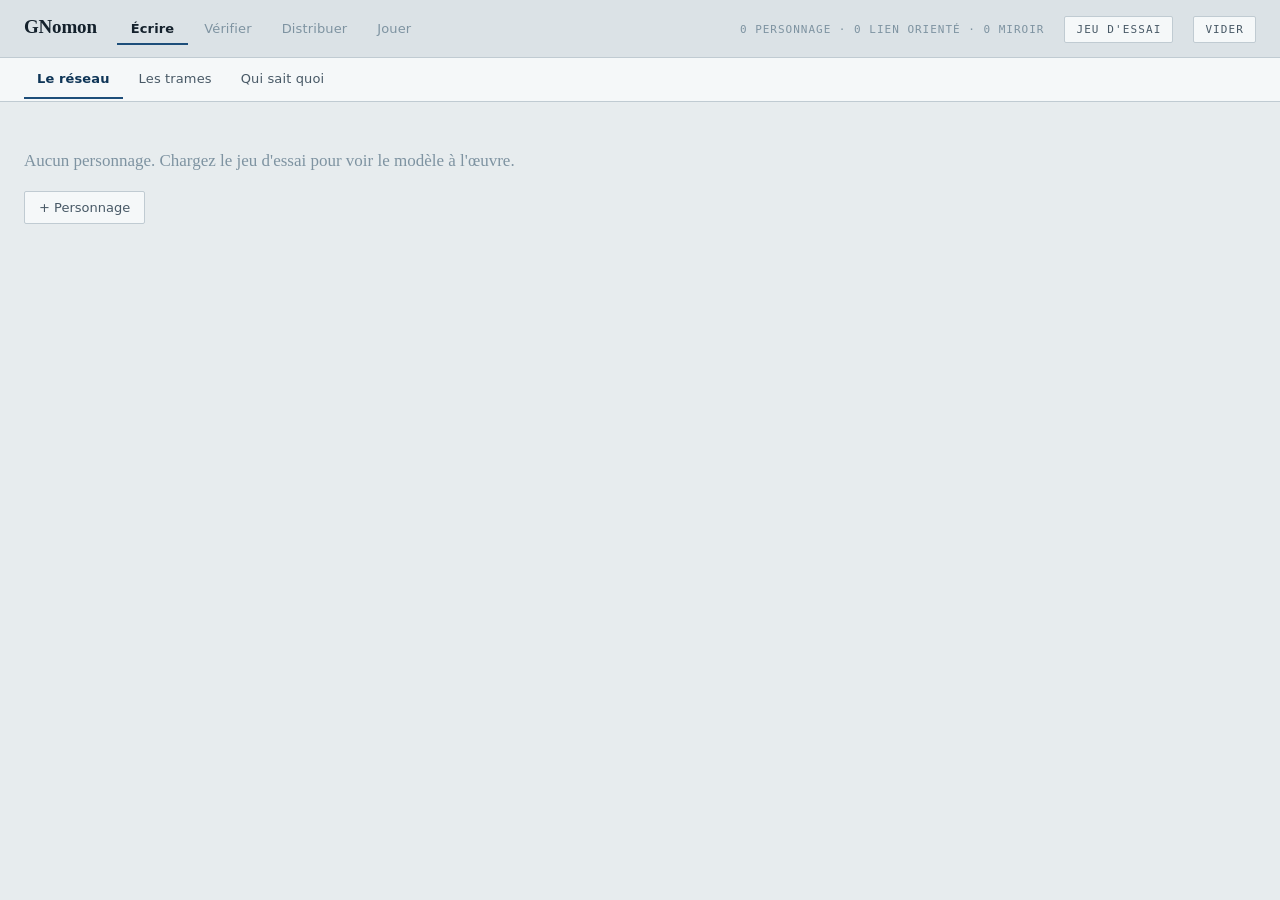
==== index.html @ 2a25671a "Refonte de l'atelier — trois rôles typographiques, et une barre qui dit l'ordre de fabrication Diagn" ====
<!doctype html>
<html lang="fr">
  <head>
    <meta charset="utf-8" />
    <meta name="viewport" content="width=device-width, initial-scale=1" />
    <title>GNomon — atelier de trames</title>
    <meta
      name="description"
      content="Atelier d'écriture de jeu de rôle grandeur nature : réseau de personnages, trames, informations. 100 % local, aucune donnée transmise."
    />
    <link rel="stylesheet" href="css/gnomon.css" />
  </head>
  <body>
    <div class="barre">
      <p class="titre">GNomon</p>
      <nav class="modes" id="modes" aria-label="Moments de fabrication"></nav>
      <span class="spacer"></span>
      <span id="compteurs"></span>
      <button id="act-seed" type="button">Jeu d'essai</button>
      <button id="act-vider" type="button">Vider</button>
    </div>

    <div class="sous-barre" id="sous-barre"></div>

    <p id="statut" hidden></p>

    <main>
      <div id="ecran-reseau"></div>
      <div id="ecran-fiche" hidden></div>
      <div id="ecran-atelier" hidden></div>
      <div id="ecran-matrice" hidden></div>
      <div id="ecran-conscience" hidden></div>
      <div id="ecran-frise" hidden></div>
      <div id="ecran-casting" hidden></div>
      <div id="ecran-conduite" hidden></div>
    </main>

    <script type="module" src="js/app.js"></script>
  </body>
</html>
---- css/gnomon.css ----
/* ============================================================
   GNomon — feuille de style.
   Encre de Prusse sur papier froid. Deux familles seulement :
   une serif pour la prose (les personnages, ce qu'ils sont) et
   une mono pour l'instrument (les valeurs, les comptes, les
   énumérations). Ce contraste EST l'idée : la prose et la
   structure sont la même vérité, vue de deux côtés.
   ============================================================ */

:root {
  --ground: #e7ecee;
  --surface: #f5f8f9;
  --panel: #dbe2e6;
  --ink: #14212c;
  --ink-soft: #485966;
  --ink-faint: #7e93a1;
  --rule: #c0cbd2;
  --accent: #1d4e7a;
  --accent-ink: #0e3557;
  --positif: #2f6e4f;
  --negatif: #9e2b25;
  --neutre: #78868f;
  --complique: #6b4e9e;

  --serif: "Iowan Old Style", "Palatino Linotype", Palatino, "Book Antiqua", Georgia, serif;
  --mono: ui-monospace, "SF Mono", SFMono-Regular, Menlo, Consolas, monospace;
}

@media (prefers-color-scheme: dark) {
  :root {
    --ground: #0e1820;
    --surface: #152230;
    --panel: #0a1219;
    --ink: #dce6ec;
    --ink-soft: #9aaebb;
    --ink-faint: #5f7688;
    --rule: #233440;
    --accent: #83b7e6;
    --accent-ink: #b5d5f2;
    --positif: #5fb88a;
    --negatif: #e27b72;
    --neutre: #7a8894;
    --complique: #ac91de;
  }
}

* {
  box-sizing: border-box;
}

body {
  margin: 0;
  background: var(--ground);
  color: var(--ink);
  font-family: var(--serif);
  font-size: 17px;
  line-height: 1.6;
  -webkit-font-smoothing: antialiased;
}

/* ---------- barre ---------- */

.barre {
  display: flex;
  align-items: baseline;
  gap: 16px;
  flex-wrap: wrap;
  padding: 14px 24px;
  background: var(--panel);
  border-bottom: 1px solid var(--rule);
  position: sticky;
  top: 0;
  z-index: 10;
}

.barre .titre {
  font-size: 19px;
  font-weight: 600;
  letter-spacing: -0.01em;
  margin: 0;
}

.barre .baseline,
.barre #compteurs {
  font-family: var(--mono);
  font-size: 11px;
  letter-spacing: 0.09em;
  text-transform: uppercase;
  color: var(--ink-faint);
}

.barre .spacer {
  flex: 1;
}

button {
  font-family: var(--mono);
  font-size: 11px;
  letter-spacing: 0.1em;
  text-transform: uppercase;
  padding: 6px 11px;
  border: 1px solid var(--rule);
  background: var(--surface);
  color: var(--ink-soft);
  border-radius: 2px;
  cursor: pointer;
}

button:hover {
  border-color: var(--accent);
  color: var(--accent-ink);
}

:focus-visible {
  outline: 2px solid var(--accent);
  outline-offset: 2px;
}

#statut {
  padding: 10px 24px;
  background: var(--surface);
  border-bottom: 1px solid var(--rule);
  font-size: 14px;
  color: var(--ink-soft);
}

/* ---------- réseau ---------- */

main {
  max-width: 1160px;
  margin: 0 auto;
  padding: 28px 24px 80px;
}

.vide {
  color: var(--ink-faint);
  font-size: 17px;
}

.groupe {
  margin: 0 0 40px;
}

.groupe > h2 {
  font-family: var(--mono);
  font-size: 11px;
  letter-spacing: 0.14em;
  text-transform: uppercase;
  color: var(--ink-faint);
  font-weight: 400;
  margin: 0 0 14px;
  padding-bottom: 8px;
  border-bottom: 1px solid var(--rule);
}

.perso {
  background: var(--surface);
  border: 1px solid var(--rule);
  border-radius: 3px;
  padding: 16px 18px;
  margin: 0 0 12px;
}

.perso.pnj {
  border-style: dashed;
}

.perso header h3 {
  margin: 0;
  font-size: 20px;
  font-weight: 600;
  letter-spacing: -0.01em;
}

.perso .role {
  font-family: var(--mono);
  font-size: 10.5px;
  letter-spacing: 0.1em;
  text-transform: uppercase;
  color: var(--ink-faint);
  margin: 2px 0 10px;
}

.perso .moral {
  margin: 0 0 10px;
  color: var(--ink-soft);
  font-style: italic;
  font-size: 16px;
}

.perso .compte {
  font-family: var(--mono);
  font-size: 11px;
  color: var(--ink-faint);
  margin: 0 0 10px;
  letter-spacing: 0.04em;
}

.perso .compte .alerte {
  color: var(--negatif);
}

/* ---------- liens ---------- */

.liens {
  list-style: none;
  margin: 0;
  padding: 0;
  display: grid;
  gap: 1px;
  background: var(--rule);
  border: 1px solid var(--rule);
  border-radius: 2px;
}

.lien {
  display: grid;
  grid-template-columns: 22px minmax(140px, auto) 1fr auto;
  gap: 10px;
  align-items: baseline;
  background: var(--surface);
  padding: 7px 11px;
  font-size: 15px;
}

.lien .fleche {
  font-family: var(--mono);
  color: var(--ink-faint);
  cursor: help;
}

.lien b {
  font-weight: 600;
}

.lien .nature {
  color: var(--ink-soft);
  font-size: 14.5px;
}

.lien .tags {
  font-family: var(--mono);
  font-size: 10px;
  letter-spacing: 0.07em;
  text-transform: uppercase;
  color: var(--ink-faint);
  white-space: nowrap;
}

.lien .miroir {
  color: var(--accent);
  cursor: help;
}

.lien.vide-lien {
  grid-template-columns: 1fr;
  color: var(--negatif);
  font-family: var(--mono);
  font-size: 11.5px;
  letter-spacing: 0.05em;
}

/* La tonalité colore le bord gauche : lisible en balayage vertical,
   sans repeindre le texte (qui doit rester lisible). */
.lien.t-positif {
  box-shadow: inset 3px 0 0 var(--positif);
}
.lien.t-negatif {
  box-shadow: inset 3px 0 0 var(--negatif);
}
.lien.t-neutre {
  box-shadow: inset 3px 0 0 var(--neutre);
}
.lien.t-complique {
  box-shadow: inset 3px 0 0 var(--complique);
}

/* L'importance donne le poids du nom — primaire se lit de loin. */
.lien.i-primaire b {
  font-weight: 700;
}
.lien.i-confort b {
  font-weight: 400;
  color: var(--ink-soft);
}

@media (max-width: 700px) {
  .lien {
    grid-template-columns: 22px 1fr;
  }
  .lien .nature,
  .lien .tags {
    grid-column: 2;
  }
}

/* ============================================================
   S1 — la fiche, la jauge, le carnet, les mentions.
   ============================================================ */

/* ---------- cote de couverture sur la carte ---------- */

.perso header h3 {
  display: flex;
  align-items: baseline;
  gap: 10px;
}

.perso .cote {
  font-family: var(--mono);
  font-size: 11px;
  letter-spacing: 0.05em;
  color: var(--ink-faint);
  border: 1px solid var(--rule);
  border-radius: 2px;
  padding: 1px 6px;
  font-weight: 400;
  cursor: help;
}

.perso .cote.basse {
  color: var(--negatif);
  border-color: var(--negatif);
}

.perso[data-personnage] {
  cursor: pointer;
}

.perso[data-personnage]:hover {
  border-color: var(--accent);
}

/* ---------- fiche ---------- */

.fiche-entete {
  margin: 0 0 22px;
}

.fiche-titre {
  font-family: var(--serif);
  font-size: 30px;
  font-weight: 600;
  letter-spacing: -0.015em;
  width: 100%;
  border: 0;
  border-bottom: 1px solid transparent;
  background: none;
  color: var(--ink);
  padding: 0 0 3px;
}

.fiche-titre:hover,
.fiche-titre:focus {
  border-bottom-color: var(--rule);
  outline: none;
}

.fiche-meta {
  display: flex;
  align-items: center;
  gap: 14px;
  flex-wrap: wrap;
  margin-top: 8px;
}

.fiche-role,
.fiche-fonction {
  font-family: var(--mono);
  font-size: 11px;
  letter-spacing: 0.08em;
  text-transform: uppercase;
  color: var(--ink-soft);
  background: var(--surface);
  border: 1px solid var(--rule);
  border-radius: 2px;
  padding: 5px 8px;
}

.fiche-role {
  min-width: 200px;
}

.bascule {
  font-family: var(--mono);
  font-size: 11px;
  letter-spacing: 0.08em;
  text-transform: uppercase;
  color: var(--ink-faint);
  display: inline-flex;
  align-items: center;
  gap: 6px;
  cursor: pointer;
}

.fiche-corps {
  display: grid;
  grid-template-columns: minmax(0, 1.6fr) minmax(280px, 1fr);
  gap: 26px;
  align-items: start;
}

@media (max-width: 900px) {
  .fiche-corps {
    grid-template-columns: 1fr;
  }
}

/* ---------- jauge de couverture ---------- */

.jauge-bloc {
  background: var(--surface);
  border: 1px solid var(--rule);
  border-radius: 3px;
  padding: 14px 16px;
  margin: 0 0 16px;
}

.jauge-titre {
  font-family: var(--mono);
  font-size: 10px;
  letter-spacing: 0.12em;
  text-transform: uppercase;
  color: var(--ink-faint);
  margin: 0 0 10px;
  display: flex;
  justify-content: space-between;
  align-items: baseline;
}

.jauge-score {
  font-size: 12px;
  color: var(--ink);
}

.jauge {
  display: flex;
  gap: 6px;
  flex-wrap: wrap;
  margin: 0 0 12px;
}

.pastille {
  width: 26px;
  height: 26px;
  border-radius: 50%;
  border: 1px solid var(--rule);
  background: var(--panel);
  padding: 0;
  cursor: pointer;
}

.pastille.on {
  background: var(--accent);
  border-color: var(--accent);
}

.pastille[aria-pressed="true"] {
  outline: 2px solid var(--accent);
  outline-offset: 2px;
}

.jauge-dit {
  font-size: 14px;
  line-height: 1.45;
  color: var(--ink-soft);
  margin: 0;
  border-top: 1px dashed var(--rule);
  padding-top: 10px;
  min-height: 4.2em;
}

.jauge-dit b {
  color: var(--ink);
}

/* ---------- les huit champs ---------- */

.champs-bloc {
  background: var(--surface);
  border: 1px solid var(--rule);
  border-radius: 3px;
  padding: 0 16px;
}

.champs-bloc > summary {
  font-family: var(--mono);
  font-size: 10px;
  letter-spacing: 0.12em;
  text-transform: uppercase;
  color: var(--ink-faint);
  cursor: pointer;
  padding: 13px 0;
  list-style-position: inside;
}

.champs-bloc[open] > summary {
  border-bottom: 1px solid var(--rule);
  margin-bottom: 12px;
}

.champ {
  display: block;
  margin: 0 0 12px;
}

.champ-label {
  display: block;
  font-family: var(--mono);
  font-size: 10px;
  letter-spacing: 0.09em;
  text-transform: uppercase;
  color: var(--ink-faint);
  margin-bottom: 3px;
  cursor: help;
}

textarea {
  width: 100%;
  font-family: var(--serif);
  font-size: 15.5px;
  line-height: 1.5;
  color: var(--ink);
  background: var(--ground);
  border: 1px solid var(--rule);
  border-radius: 2px;
  padding: 7px 9px;
  resize: vertical;
}

textarea:focus {
  border-color: var(--accent);
  outline: none;
}

textarea::placeholder {
  color: var(--ink-faint);
  opacity: 0.75;
}

/* ---------- carnet ---------- */

.carnet-titre {
  font-family: var(--mono);
  font-size: 10px;
  letter-spacing: 0.12em;
  text-transform: uppercase;
  color: var(--ink-faint);
  margin: 0 0 7px;
  display: flex;
  justify-content: space-between;
  align-items: baseline;
  gap: 12px;
}

.carnet-aide {
  text-transform: none;
  letter-spacing: 0.02em;
}

#carnet {
  font-size: 16.5px;
  line-height: 1.6;
}

.carnet-apercu {
  background: var(--surface);
  border: 1px solid var(--rule);
  border-radius: 2px;
  padding: 13px 15px;
  font-size: 16px;
  line-height: 1.62;
  min-height: 4em;
  margin: 0 0 22px;
}

.carnet-apercu code {
  font-family: var(--mono);
  font-size: 0.88em;
  background: var(--panel);
  padding: 1px 4px;
  border-radius: 2px;
}

.carnet > .carnet-titre:nth-of-type(2) {
  margin-top: 18px;
}

/* ---------- puces de mention ---------- */

.mention-chip {
  background: var(--panel);
  color: var(--accent-ink);
  border-bottom: 1px solid var(--accent);
  padding: 0 3px;
  border-radius: 2px;
  cursor: pointer;
}

.mention-chip:hover {
  background: var(--accent);
  color: var(--ground);
}

.mention-chip.morte {
  color: var(--negatif);
  border-bottom-color: var(--negatif);
  text-decoration: line-through;
  cursor: not-allowed;
}

/* ---------- liste d'autocomplétion ---------- */

#mentions-box {
  position: absolute;
  z-index: 50;
  background: var(--surface);
  border: 1px solid var(--accent);
  border-radius: 2px;
  box-shadow: 0 6px 20px rgb(0 0 0 / 0.16);
  max-height: 260px;
  overflow-y: auto;
}

.mention-row {
  display: grid;
  grid-template-columns: 42px minmax(0, auto) 1fr;
  gap: 10px;
  align-items: baseline;
  padding: 7px 11px;
  cursor: pointer;
  border-bottom: 1px solid var(--rule);
}

.mention-row:last-child {
  border-bottom: 0;
}

.mention-row.sel {
  background: var(--panel);
}

.mention-type {
  font-family: var(--mono);
  font-size: 9.5px;
  letter-spacing: 0.09em;
  color: var(--ink-faint);
}

.mention-nom {
  font-size: 15px;
  font-weight: 600;
}

.mention-role {
  font-size: 13px;
  color: var(--ink-faint);
  overflow: hidden;
  text-overflow: ellipsis;
  white-space: nowrap;
}

/* ---------- proposition d'arête ---------- */

#proposition {
  border: 1px solid var(--accent);
  background: var(--surface);
  border-radius: 2px;
  padding: 13px 15px;
  margin: 10px 0 0;
}

.prop-titre {
  margin: 0 0 10px;
  font-size: 16px;
}

.prop-tons {
  display: flex;
  gap: 7px;
  flex-wrap: wrap;
  margin: 0 0 10px;
}

.prop-ton {
  font-family: var(--mono);
  font-size: 11px;
  letter-spacing: 0.07em;
  text-transform: uppercase;
  padding: 7px 12px;
  border: 1px solid var(--rule);
  background: var(--ground);
  border-radius: 2px;
  cursor: pointer;
  border-left-width: 4px;
}

.prop-ton.t-positif {
  border-left-color: var(--positif);
}
.prop-ton.t-negatif {
  border-left-color: var(--negatif);
}
.prop-ton.t-neutre {
  border-left-color: var(--neutre);
}
.prop-ton.t-complique {
  border-left-color: var(--complique);
}

.prop-ton:hover {
  border-color: var(--accent);
  border-left-width: 4px;
  color: var(--accent-ink);
}

.prop-note {
  font-size: 13.5px;
  line-height: 1.45;
  color: var(--ink-faint);
  margin: 0 0 10px;
}

.prop-plus-tard {
  font-size: 10px;
}

.liens-vide {
  font-family: var(--mono);
  font-size: 11.5px;
  letter-spacing: 0.05em;
  color: var(--ink-faint);
  margin: 0;
}

/* ============================================================
   S2 — l'atelier : le graphe, les cartes-situations, la file.
   Les règles du moteur sont reprises de ShadowHerds (il émet ces
   classes) et retokenisées sur la palette GNomon.
   ============================================================ */

/* ---------- moteur de graphe ---------- */

.graph-svg {
  width: 100%;
  height: 100%;
  display: block;
  touch-action: none; /* le glisser pilote les nœuds, pas le défilement */
  cursor: grab;
}
.graph-svg.panning {
  cursor: grabbing;
}

.graph-pockets {
  pointer-events: none;
}
.graph-pocket {
  fill-opacity: 0.1;
  stroke-opacity: 0.5;
  stroke-width: 1.5;
  stroke-linejoin: round;
}

.graph-edge {
  stroke-width: 1.6;
  stroke-opacity: 0.55;
  pointer-events: none;
  transition: stroke-width 120ms ease, stroke-opacity 120ms ease;
}
.graph-edge.selected {
  stroke-width: 2.6;
  stroke-opacity: 1;
}
.graph-edge-hit {
  stroke: transparent;
  stroke-width: 14;
  fill: none;
  pointer-events: stroke;
  cursor: pointer;
}
.graph-edge-labels {
  pointer-events: none;
}
.graph-edge-label {
  font-family: var(--mono);
  font-size: 9.5px;
  fill: var(--ink-soft);
  paint-order: stroke;
  stroke: var(--panel);
  stroke-width: 3px;
  stroke-linejoin: round;
  user-select: none;
}

.graph-node {
  cursor: grab;
}
.graph-node.dragging {
  cursor: grabbing;
}
.graph-node:focus-visible {
  outline: none;
}
.graph-node-disc {
  stroke-width: 1.6;
  stroke-linejoin: round;
  transition: stroke-width 120ms ease;
}
.graph-node-disc-inner {
  fill: none;
  stroke-width: 1.3;
  opacity: 0.72;
  pointer-events: none;
}
.graph-node:hover .graph-node-disc,
.graph-node:focus-visible .graph-node-disc {
  stroke-width: 2.6;
}
.graph-node.selected .graph-node-disc {
  stroke-width: 3.2;
}
.graph-node-glyph {
  font-size: 15px;
  pointer-events: none;
  user-select: none;
}
.graph-node-label {
  font-family: var(--mono);
  font-size: 9.5px;
  fill: var(--ink-faint);
  letter-spacing: 0.3px;
  pointer-events: none;
  user-select: none;
}
.graph-node-fo {
  overflow: visible;
}
.graph-weave-line {
  stroke-width: 1.8;
  stroke-dasharray: 5 4;
  stroke-opacity: 0.8;
  pointer-events: none;
}

/* ---------- la carte-situation (foreignObject) ---------- */

.graph-scene-card {
  box-sizing: border-box;
  width: 100%;
  height: 100%;
  padding: 9px 11px 10px 13px;
  position: relative;
  pointer-events: none;
  overflow: hidden;
  background: var(--surface);
  border: 1px solid var(--rule);
  border-radius: 3px;
  font-family: var(--serif);
}
.graph-scene-card::before {
  content: "";
  position: absolute;
  left: 4px;
  top: 9px;
  bottom: 9px;
  width: 3px;
  border-radius: 2px;
  background: var(--tint, var(--accent));
}
.graph-scene-card.gsc-pill {
  padding-left: 25px;
  border-radius: 42px;
}
.graph-scene-card.gsc-pill::before {
  left: 17px;
}
.gsc-head {
  display: flex;
  align-items: baseline;
  gap: 6px;
  flex-wrap: nowrap;
}
.gsc-glyph {
  font-size: 13px;
  line-height: 1;
  color: var(--accent);
}
.gsc-type {
  font-family: var(--mono);
  font-size: 8.5px;
  letter-spacing: 0.14em;
  text-transform: uppercase;
  color: var(--ink-faint);
}
.gsc-title {
  color: var(--ink);
  font-weight: 650;
  font-size: 12.5px;
  line-height: 1.2;
  margin: 4px 0 3px;
  display: -webkit-box;
  -webkit-line-clamp: 2;
  -webkit-box-orient: vertical;
  overflow: hidden;
}
.gsc-sub {
  font-family: var(--mono);
  font-size: 9px;
  color: var(--ink-faint);
  white-space: nowrap;
  overflow: hidden;
  text-overflow: ellipsis;
}
.gsc-sub-mark {
  color: var(--accent);
}
.gsc-cast {
  display: flex;
  gap: 4px;
  flex-wrap: nowrap;
  margin-top: 6px;
  overflow: hidden;
}
.gsc-chip {
  flex: 0 0 auto;
  font-family: var(--mono);
  font-size: 8.5px;
  color: var(--ink-soft);
  background: var(--panel);
  border: 1px solid var(--rule);
  padding: 1px 5px;
  border-radius: 5px;
  white-space: nowrap;
}
.gsc-chip.is-danger {
  color: var(--negatif);
  border-color: var(--negatif);
}

/* ---------- mise en page de l'atelier ---------- */

.trames-barre {
  display: flex;
  gap: 6px;
  flex-wrap: wrap;
  margin: 0 0 14px;
  border-bottom: 1px solid var(--rule);
  padding-bottom: 10px;
}

.onglet-trame {
  display: inline-flex;
  align-items: center;
  gap: 7px;
  text-transform: none;
  letter-spacing: 0.01em;
  font-family: var(--serif);
  font-size: 15px;
  padding: 6px 12px;
}
.onglet-trame.actif {
  border-color: var(--accent);
  color: var(--accent-ink);
  background: var(--panel);
}
.onglet-trame.ajout {
  font-family: var(--mono);
  font-size: 11px;
  text-transform: uppercase;
  letter-spacing: 0.09em;
}
.onglet-compte {
  font-family: var(--mono);
  font-size: 10px;
  color: var(--ink-faint);
}

.atelier-corps {
  display: grid;
  grid-template-columns: minmax(0, 1fr) minmax(300px, 380px);
  gap: 18px;
  align-items: start;
}
@media (max-width: 940px) {
  .atelier-corps {
    grid-template-columns: 1fr;
  }
}

.atelier-canvas {
  position: relative;
  height: min(62vh, 540px);
  min-height: 320px;
  overflow: hidden;
  border: 1px solid var(--rule);
  border-radius: 3px;
  background: var(--panel);
}

.vide-canvas {
  position: absolute;
  inset: 0;
  display: grid;
  place-items: center;
  margin: 0;
  padding: 0 32px;
  text-align: center;
  color: var(--ink-faint);
}

.atelier-editeur {
  background: var(--surface);
  border: 1px solid var(--rule);
  border-radius: 3px;
  padding: 15px 16px;
  max-height: min(62vh, 540px);
  overflow-y: auto;
}

.editeur-vide {
  color: var(--ink-faint);
  font-size: 15px;
  margin: 0 0 12px;
}

.ed-titre {
  font-family: var(--serif);
  font-size: 21px;
  font-weight: 600;
  width: 100%;
  border: 0;
  border-bottom: 1px solid var(--rule);
  background: none;
  color: var(--ink);
  padding: 0 0 5px;
  margin: 0 0 4px;
}
.ed-titre:focus {
  border-bottom-color: var(--accent);
  outline: none;
}

.ed-ebauche {
  font-family: var(--mono);
  font-size: 10px;
  letter-spacing: 0.09em;
  text-transform: uppercase;
  color: var(--ink-faint);
  margin: 0 0 12px;
}

.atelier-editeur select {
  width: 100%;
  font-family: var(--serif);
  font-size: 15px;
  color: var(--ink);
  background: var(--ground);
  border: 1px solid var(--rule);
  border-radius: 2px;
  padding: 6px 8px;
}

.ed-temps {
  display: inline-flex;
  align-items: center;
  gap: 6px;
  font-family: var(--mono);
  font-size: 12px;
  color: var(--ink-faint);
}
.ed-temps input {
  width: 70px;
  font-family: var(--mono);
  font-size: 13px;
  color: var(--ink);
  background: var(--ground);
  border: 1px solid var(--rule);
  border-radius: 2px;
  padding: 5px 6px;
}

.ed-cast {
  display: flex;
  gap: 5px;
  flex-wrap: wrap;
}
.cast-puce {
  font-family: var(--mono);
  font-size: 10px;
  padding: 4px 8px;
  text-transform: none;
  letter-spacing: 0.03em;
}
.cast-puce.dedans {
  background: var(--accent);
  border-color: var(--accent);
  color: var(--ground);
}

.ed-supprimer {
  margin-top: 14px;
  width: 100%;
  border-color: var(--negatif);
  color: var(--negatif);
}
.ed-supprimer:hover {
  border-color: var(--negatif);
  color: var(--negatif);
  background: var(--warn-bg, transparent);
}

/* ---------- conclusions ---------- */

.concls {
  list-style: none;
  margin: 0 0 8px;
  padding: 0;
  display: grid;
  gap: 6px;
}

.concl {
  border: 1px solid var(--rule);
  border-left-width: 3px;
  border-left-color: var(--accent);
  border-radius: 2px;
  padding: 7px 9px;
  background: var(--ground);
}
.concl.echappatoire {
  border-left-style: dashed;
  border-left-color: var(--complique);
}
.concl.orpheline {
  border-left-color: var(--negatif);
}
.concl.vide {
  border-left-color: var(--rule);
  font-size: 13.5px;
  color: var(--ink-faint);
  line-height: 1.4;
}

.concl-texte {
  width: 100%;
  font-family: var(--serif);
  font-size: 14.5px;
  color: var(--ink);
  background: none;
  border: 0;
  border-bottom: 1px solid transparent;
  padding: 0 0 3px;
}
.concl-texte:focus {
  border-bottom-color: var(--accent);
  outline: none;
}

.concl-actions {
  display: flex;
  gap: 5px;
  flex-wrap: wrap;
  margin-top: 6px;
}
.concl-actions button {
  font-size: 9.5px;
  padding: 3px 7px;
}
.concl-apres {
  border-color: var(--negatif);
  color: var(--negatif);
}
.concl-x {
  margin-left: auto;
}

/* ---------- la file « et après ? » ---------- */

#et-apres {
  margin-top: 22px;
}

.file-titre {
  font-family: var(--mono);
  font-size: 11px;
  letter-spacing: 0.12em;
  text-transform: uppercase;
  color: var(--ink);
  margin: 0 0 10px;
  display: flex;
  gap: 10px;
  align-items: baseline;
}
.file-titre span {
  color: var(--negatif);
}

.file-vide {
  font-family: var(--mono);
  font-size: 11px;
  letter-spacing: 0.05em;
  color: var(--ink-faint);
  margin: 0;
}

.file {
  list-style: none;
  margin: 0;
  padding: 0;
  display: grid;
  gap: 1px;
  background: var(--rule);
  border: 1px solid var(--rule);
  border-radius: 2px;
}
.file li {
  display: grid;
  grid-template-columns: minmax(120px, auto) 1fr auto;
  gap: 12px;
  align-items: baseline;
  background: var(--surface);
  padding: 8px 11px;
}
.file-src {
  font-family: var(--mono);
  font-size: 10px;
  letter-spacing: 0.06em;
  text-transform: uppercase;
  color: var(--ink-faint);
}
.file-txt {
  font-size: 15px;
}
@media (max-width: 700px) {
  .file li {
    grid-template-columns: 1fr;
  }
}

/* ============================================================
   S3 — les informations : la matrice, le squelette, le branchement.
   ============================================================ */

.matrice-tete {
  display: flex;
  align-items: baseline;
  gap: 16px;
  margin-bottom: 12px;
}
.matrice-tete .carnet-titre {
  margin: 0;
  flex: 1;
}

.scroll-x {
  overflow-x: auto;
  border: 1px solid var(--rule);
  border-radius: 3px;
}

table.matrice {
  border-collapse: collapse;
  width: 100%;
  font-size: 13px;
}

table.matrice th,
table.matrice td {
  border: 1px solid var(--rule);
  padding: 7px 9px;
  text-align: left;
  vertical-align: top;
}

table.matrice thead th {
  background: var(--panel);
  font-family: var(--mono);
  font-size: 9.5px;
  letter-spacing: 0.08em;
  text-transform: uppercase;
  color: var(--ink-faint);
  font-weight: 400;
  white-space: nowrap;
  position: sticky;
  top: 0;
}
table.matrice thead th.col-pnj {
  font-style: italic;
}

table.matrice .info-cell {
  background: var(--surface);
  font-weight: 400;
  font-size: 14.5px;
  line-height: 1.35;
  min-width: 260px;
  max-width: 360px;
  cursor: pointer;
}
table.matrice tr.sel .info-cell {
  box-shadow: inset 3px 0 0 var(--accent);
}
table.matrice .info-cell:hover {
  color: var(--accent-ink);
}

.infl {
  display: block;
  font-family: var(--mono);
  font-size: 9px;
  letter-spacing: 0.08em;
  text-transform: uppercase;
  color: var(--ink-faint);
  margin-top: 3px;
}
.infl .orph {
  color: var(--negatif);
}

table.matrice .cell {
  text-align: center;
  font-size: 15px;
  cursor: pointer;
  user-select: none;
  background: var(--surface);
}
table.matrice .cell:hover {
  background: var(--panel);
}

.k-sait {
  color: var(--positif);
}
.k-croit {
  color: var(--complique);
}
.k-ignore {
  color: var(--ink-faint);
  opacity: 0.5;
}

/* ---------- panneau de l'information ---------- */

.info-detail {
  background: var(--surface);
  border: 1px solid var(--rule);
  border-radius: 3px;
  padding: 14px 16px;
  margin-top: 16px;
}

.info-ligne {
  display: flex;
  align-items: center;
  gap: 8px;
  flex-wrap: wrap;
  margin: 10px 0;
}
.info-ligne .champ-label {
  margin: 0 4px 0 0;
}

.infl-btn {
  text-transform: none;
  letter-spacing: 0.03em;
  font-family: var(--serif);
  font-size: 14px;
  padding: 4px 11px;
}
.infl-btn.actif {
  border-color: var(--accent);
  color: var(--accent-ink);
  background: var(--panel);
}
.info-suppr {
  margin-left: auto;
  border-color: var(--negatif);
  color: var(--negatif);
}

.info-croyances {
  border-top: 1px dashed var(--rule);
  padding-top: 10px;
  margin-bottom: 10px;
}
.croyance {
  display: grid;
  grid-template-columns: minmax(120px, auto) 1fr;
  gap: 10px;
  align-items: center;
  margin-top: 6px;
}
.croyance > span {
  font-size: 14px;
  color: var(--complique);
}
.croyance input {
  font-family: var(--serif);
  font-size: 14.5px;
  color: var(--ink);
  background: var(--ground);
  border: 1px solid var(--rule);
  border-radius: 2px;
  padding: 5px 8px;
}
.croyance input:focus {
  border-color: var(--complique);
  outline: none;
}

.info-usages {
  font-size: 13.5px;
  line-height: 1.5;
  color: var(--ink-soft);
  margin: 0;
  border-top: 1px dashed var(--rule);
  padding-top: 10px;
}
.info-usages b {
  font-family: var(--mono);
  font-size: 9.5px;
  letter-spacing: 0.09em;
  text-transform: uppercase;
  color: var(--ink-faint);
  font-weight: 400;
}

/* ---------- le squelette de fiche ---------- */

.squelette {
  background: var(--surface);
  border: 1px solid var(--rule);
  border-radius: 3px;
  padding: 14px 16px;
  margin: 0 0 16px;
}
.squelette.vide-sq p:last-child {
  font-size: 14px;
  color: var(--ink-faint);
  line-height: 1.45;
  margin: 0;
}

.sq-liste {
  list-style: none;
  margin: 0 0 10px;
  padding: 0;
  display: grid;
  gap: 8px;
}
.sq-item {
  border-left: 3px solid var(--positif);
  padding-left: 10px;
}
.sq-item.sq-faux {
  border-left-color: var(--complique);
}
.sq-txt {
  display: block;
  font-size: 15px;
  line-height: 1.4;
}
.sq-infl,
.sq-croit {
  display: block;
  font-family: var(--mono);
  font-size: 9.5px;
  letter-spacing: 0.06em;
  text-transform: uppercase;
  color: var(--ink-faint);
  margin-top: 2px;
}
.sq-croit {
  color: var(--complique);
  text-transform: none;
  letter-spacing: 0.01em;
  font-size: 12px;
}
.sq-note {
  font-size: 13px;
  color: var(--ink-faint);
  line-height: 1.4;
  margin: 0;
  border-top: 1px dashed var(--rule);
  padding-top: 9px;
}

/* ---------- informations sur la situation ---------- */

.infs {
  list-style: none;
  margin: 0 0 7px;
  padding: 0;
  display: grid;
  gap: 5px;
}
.inf-item {
  border: 1px solid var(--rule);
  border-left-width: 3px;
  border-left-color: var(--positif);
  border-radius: 2px;
  padding: 6px 8px;
  background: var(--ground);
  display: grid;
  grid-template-columns: 1fr auto;
  gap: 6px;
  align-items: start;
}
.inf-item.morte {
  border-left-color: var(--negatif);
  color: var(--negatif);
}
.inf-item.vide {
  grid-template-columns: 1fr;
  border-left-color: var(--rule);
  font-family: var(--mono);
  font-size: 10.5px;
  letter-spacing: 0.05em;
  color: var(--ink-faint);
}
.inf-txt {
  font-size: 14px;
  line-height: 1.35;
}
.inf-item > button {
  font-size: 9.5px;
  padding: 2px 6px;
}

.inf-cast {
  grid-column: 1 / -1;
  display: flex;
  gap: 4px;
  flex-wrap: wrap;
  margin-top: 4px;
}
.inf-etat {
  font-family: var(--mono);
  font-size: 9.5px;
  padding: 2px 7px;
  text-transform: none;
  letter-spacing: 0.03em;
}
.inf-etat.k-sait {
  border-color: var(--positif);
  color: var(--positif);
}
.inf-etat.k-croit {
  border-color: var(--complique);
  color: var(--complique);
}
.inf-vide {
  font-family: var(--mono);
  font-size: 9.5px;
  color: var(--ink-faint);
}

.inf-ajout {
  display: flex;
  gap: 6px;
  align-items: center;
}
.inf-ajout select {
  flex: 1;
  min-width: 0;
  font-size: 13px;
  padding: 4px 6px;
}

/* ============================================================
   S4 — la conscience : le compteur vivant et les douze règles.
   ============================================================ */

#act-conscience.alerte {
  border-color: var(--negatif);
  color: var(--negatif);
}

.cs-entete {
  border-bottom: 1px solid var(--rule);
  padding-bottom: 14px;
  margin-bottom: 18px;
}

.cs-total {
  font-size: 20px;
  margin: 0 0 6px;
}
.cs-total b {
  font-size: 26px;
  font-weight: 600;
}
.cs-ecartees {
  color: var(--ink-faint);
  font-size: 16px;
}

.cs-note {
  margin: 0;
  font-size: 14.5px;
  line-height: 1.5;
  color: var(--ink-soft);
  max-width: 62ch;
}

.cs-regles {
  display: grid;
  gap: 1px;
  background: var(--rule);
  border: 1px solid var(--rule);
  border-radius: 3px;
}

.cs-regle {
  background: var(--surface);
}

.cs-tete {
  display: grid;
  grid-template-columns: minmax(180px, auto) 1fr auto;
  gap: 16px;
  align-items: baseline;
  width: 100%;
  text-align: left;
  border: 0;
  border-left: 3px solid var(--rule);
  border-radius: 0;
  background: none;
  padding: 11px 14px;
  text-transform: none;
  letter-spacing: 0;
  font-family: var(--serif);
  font-size: 16px;
}
.cs-tete:hover {
  background: var(--panel);
  color: inherit;
}

.cs-regle.ko > .cs-tete {
  border-left-color: var(--negatif);
}
.cs-regle.traitee > .cs-tete {
  border-left-color: var(--complique);
}
.cs-regle.ok > .cs-tete {
  border-left-color: var(--positif);
}

.cs-nom {
  font-weight: 600;
}
.cs-question {
  font-size: 14.5px;
  color: var(--ink-faint);
}
.cs-compte {
  font-family: var(--mono);
  font-size: 10.5px;
  letter-spacing: 0.07em;
  text-transform: uppercase;
  white-space: nowrap;
  color: var(--ink-faint);
}
.cs-regle.ko .cs-compte {
  color: var(--negatif);
}
.cs-regle.traitee .cs-compte {
  color: var(--complique);
}

.cs-corps {
  padding: 4px 14px 16px 17px;
  border-left: 3px solid transparent;
}

.cs-source {
  font-size: 13.5px;
  line-height: 1.45;
  color: var(--ink-faint);
  font-style: italic;
  margin: 0 0 10px;
  max-width: 70ch;
}

.cs-transpose {
  font-size: 13.5px;
  line-height: 1.45;
  color: var(--ink-soft);
  margin: 0 0 12px;
  padding: 9px 11px;
  border: 1px dashed var(--rule);
  border-radius: 2px;
  max-width: 70ch;
}
.cs-transpose b {
  color: var(--complique);
}

.cs-rien {
  font-family: var(--mono);
  font-size: 11px;
  letter-spacing: 0.05em;
  color: var(--positif);
  margin: 0;
}

.cs-alertes {
  list-style: none;
  margin: 0;
  padding: 0;
  display: grid;
  gap: 8px;
}

.cs-alerte {
  display: grid;
  grid-template-columns: minmax(150px, auto) 1fr auto;
  gap: 12px;
  align-items: baseline;
  padding: 9px 11px;
  background: var(--ground);
  border: 1px solid var(--rule);
  border-left: 3px solid var(--negatif);
  border-radius: 2px;
}
.cs-alerte.ecartee {
  border-left-color: var(--complique);
  opacity: 0.92;
}

.cs-cible {
  font-weight: 600;
  font-size: 15px;
}
.cs-detail {
  font-size: 14.5px;
  color: var(--ink-soft);
  line-height: 1.4;
}

.cs-ecarter,
.cs-retablir {
  font-size: 9.5px;
  padding: 3px 8px;
  white-space: nowrap;
}

.cs-justif {
  grid-column: 1 / -1;
  margin: 4px 0 0;
  font-size: 14px;
  line-height: 1.45;
  color: var(--ink-soft);
  border-top: 1px dashed var(--rule);
  padding-top: 7px;
}
.cs-justif b {
  font-family: var(--mono);
  font-size: 9.5px;
  letter-spacing: 0.07em;
  text-transform: uppercase;
  color: var(--complique);
  font-weight: 400;
}

.cs-saisie {
  grid-column: 1 / -1;
  display: grid;
  gap: 7px;
  margin-top: 5px;
}
.cs-saisie span {
  display: flex;
  gap: 6px;
}
.cs-saisie textarea {
  font-size: 14.5px;
}

@media (max-width: 760px) {
  .cs-tete,
  .cs-alerte {
    grid-template-columns: 1fr;
    gap: 4px;
  }
}

/* ============================================================
   S5 — la frise : le planning, les collisions, la charge.
   ============================================================ */

.fr-grille {
  min-width: 720px;
  padding: 12px 14px 14px;
}

.fr-entete,
.fr-ligne {
  display: grid;
  grid-template-columns: 160px 1fr;
  gap: 12px;
  align-items: center;
}

.fr-entete {
  margin-bottom: 8px;
}
.fr-heures {
  display: grid;
  font-family: var(--mono);
  font-size: 9.5px;
  letter-spacing: 0.04em;
  color: var(--ink-faint);
}

.fr-ligne {
  height: 34px;
}

.fr-nom {
  font-size: 14.5px;
  text-align: right;
  white-space: nowrap;
  overflow: hidden;
  text-overflow: ellipsis;
}
.fr-nom.pnj {
  font-style: italic;
  color: var(--ink-soft);
}

.fr-piste {
  position: relative;
  height: 24px;
  border-left: 1px solid var(--rule);
  border-right: 1px solid var(--rule);
}

.fr-quadrillage {
  position: absolute;
  inset: 0;
  display: grid;
}
.fr-quadrillage i {
  border-right: 1px solid var(--rule-soft);
}

.fr-bloc {
  position: absolute;
  top: 2px;
  height: 20px;
  padding: 0 6px;
  border: 1px solid var(--accent);
  border-radius: 2px;
  background: var(--accent-soft);
  color: var(--accent-ink);
  font-family: var(--mono);
  font-size: 9.5px;
  line-height: 18px;
  letter-spacing: 0.02em;
  text-transform: none;
  white-space: nowrap;
  overflow: hidden;
  text-overflow: ellipsis;
  cursor: pointer;
}
.fr-bloc:hover {
  filter: brightness(1.08);
}

/* Une collision de PJ est une erreur — rouge. */
.fr-bloc.erreur {
  border-color: var(--negatif);
  color: var(--negatif);
  background: var(--warn-bg, transparent);
}
/* Une simultanéité de PNJ est un besoin — violet, pas rouge. */
.fr-bloc.charge {
  border-color: var(--complique);
  color: var(--complique);
  background: transparent;
  border-style: dashed;
}

/* ---------- bandeaux ---------- */

.fr-ok {
  font-family: var(--mono);
  font-size: 11px;
  letter-spacing: 0.05em;
  color: var(--positif);
  margin: 18px 0 0;
}

.fr-bandeau {
  margin-top: 18px;
  border: 1px solid var(--rule);
  border-left-width: 3px;
  border-radius: 3px;
  padding: 12px 15px;
  background: var(--surface);
}
.fr-bandeau.erreurs {
  border-left-color: var(--negatif);
}
.fr-bandeau.besoins {
  border-left-color: var(--complique);
}
.fr-bandeau.neutre {
  border-left-color: var(--rule);
}

.fr-bandeau-titre {
  font-family: var(--mono);
  font-size: 11px;
  letter-spacing: 0.11em;
  text-transform: uppercase;
  margin: 0 0 9px;
  display: flex;
  gap: 12px;
  align-items: baseline;
  flex-wrap: wrap;
}
.fr-bandeau.erreurs .fr-bandeau-titre {
  color: var(--negatif);
}
.fr-bandeau.besoins .fr-bandeau-titre {
  color: var(--complique);
}
.fr-bandeau.neutre .fr-bandeau-titre {
  color: var(--ink-faint);
}
.fr-bandeau-titre span {
  font-family: var(--serif);
  font-size: 14px;
  letter-spacing: 0;
  text-transform: none;
  color: var(--ink-faint);
}

.fr-bandeau ul {
  list-style: none;
  margin: 0;
  padding: 0;
  display: grid;
  gap: 5px;
}
.fr-bandeau li {
  font-size: 14.5px;
  line-height: 1.45;
}

.fr-bandeau-pied {
  margin: 10px 0 0;
  padding-top: 9px;
  border-top: 1px dashed var(--rule);
  font-size: 13.5px;
  line-height: 1.45;
  color: var(--ink-soft);
}

.lien-nu {
  border: 0;
  background: none;
  padding: 0;
  font-family: var(--serif);
  font-size: 14.5px;
  text-transform: none;
  letter-spacing: 0;
  color: var(--accent-ink);
  text-decoration: underline;
  text-underline-offset: 2px;
}
.lien-nu:hover {
  border: 0;
}

/* ============================================================
   S6 — le casting : les vœux, l'affectation, le bilan.
   ============================================================ */

.cast-barre {
  display: flex;
  align-items: baseline;
  gap: 16px;
  flex-wrap: wrap;
  margin-bottom: 10px;
}
.cast-barre .carnet-titre {
  margin: 0;
  flex: 1;
}
.cast-actions {
  display: flex;
  gap: 6px;
  flex-wrap: wrap;
}

.cast-garde {
  font-size: 13.5px;
  line-height: 1.5;
  color: var(--ink-soft);
  background: var(--surface);
  border: 1px solid var(--rule);
  border-left: 3px solid var(--complique);
  border-radius: 2px;
  padding: 10px 13px;
  margin: 0 0 16px;
  max-width: 88ch;
}
.cast-garde b {
  color: var(--complique);
}
.cast-garde code {
  font-family: var(--mono);
  font-size: 0.9em;
  background: var(--panel);
  padding: 1px 4px;
  border-radius: 2px;
}

/* ---------- import ---------- */

.cast-import {
  background: var(--surface);
  border: 1px solid var(--accent);
  border-radius: 3px;
  padding: 14px 16px;
  margin: 0 0 16px;
}
.cast-apercu {
  margin-top: 12px;
}
.cast-cols {
  display: flex;
  gap: 6px;
  flex-wrap: wrap;
  margin-bottom: 10px;
}
.cast-col {
  text-transform: none;
  letter-spacing: 0.02em;
  font-family: var(--serif);
  font-size: 14px;
  padding: 5px 11px;
}
.cast-col:hover {
  background: var(--accent);
  border-color: var(--accent);
  color: var(--ground);
}
.cast-note {
  font-size: 13px;
  line-height: 1.45;
  color: var(--ink-faint);
  margin: 8px 0 10px;
}

/* ---------- grille ---------- */

.casting-grille .cast-cell {
  background: var(--surface);
  min-width: 250px;
  max-width: 290px;
  position: relative;
}

.cast-label {
  width: calc(100% - 24px);
  font-family: var(--serif);
  font-size: 15px;
  font-weight: 600;
  color: var(--ink);
  background: none;
  border: 0;
  border-bottom: 1px solid transparent;
  padding: 0 0 3px;
}
.cast-label:focus {
  border-bottom-color: var(--accent);
  outline: none;
}

.cast-dispo {
  display: block;
  font-family: var(--mono);
  font-size: 9.5px;
  letter-spacing: 0.06em;
  text-transform: uppercase;
  color: var(--ink-faint);
  margin: 5px 0 6px;
}
.cast-dispo input {
  width: 58px;
  font-family: var(--mono);
  font-size: 11px;
  color: var(--ink);
  background: var(--ground);
  border: 1px solid var(--rule);
  border-radius: 2px;
  padding: 2px 4px;
}

.cast-role {
  width: 100%;
  font-family: var(--serif);
  font-size: 13.5px;
  color: var(--ink);
  background: var(--ground);
  border: 1px solid var(--rule);
  border-radius: 2px;
  padding: 4px 6px;
}

.cast-x {
  position: absolute;
  top: 7px;
  right: 7px;
  font-size: 9px;
  padding: 2px 5px;
}

.casting-grille .cell.v-3 {
  color: var(--positif);
  font-size: 15px;
}
.casting-grille .cell.v-2 {
  color: var(--accent);
}
.casting-grille .cell.v-1 {
  color: var(--ink-soft);
}
.casting-grille .cell.v-veto {
  color: var(--negatif);
  font-weight: 700;
}
.casting-grille .cell.v-0 {
  color: var(--ink-faint);
  opacity: 0.45;
}
.casting-grille .cell.tenu {
  background: var(--accent-soft);
  box-shadow: inset 0 0 0 2px var(--accent);
}

/* ---------- bilan ---------- */

.cast-bilan {
  margin-top: 22px;
  border-top: 1px solid var(--rule);
  padding-top: 16px;
}

.cast-rangs {
  font-size: 16px;
  margin: 0 0 14px;
}
.cast-rangs .tiede {
  color: var(--ink-faint);
}
.cast-rangs .grave {
  color: var(--negatif);
  font-weight: 600;
}

.cast-bloc {
  border: 1px solid var(--rule);
  border-left-width: 3px;
  border-radius: 3px;
  padding: 11px 14px;
  margin-bottom: 10px;
  background: var(--surface);
}
.cast-bloc.grave {
  border-left-color: var(--negatif);
}
.cast-bloc.tiede {
  border-left-color: var(--complique);
}
.cast-bloc.neutre {
  border-left-color: var(--rule);
}

.cast-bloc-titre {
  font-family: var(--mono);
  font-size: 10.5px;
  letter-spacing: 0.11em;
  text-transform: uppercase;
  margin: 0 0 8px;
  display: flex;
  gap: 12px;
  align-items: baseline;
  flex-wrap: wrap;
}
.cast-bloc.grave .cast-bloc-titre {
  color: var(--negatif);
}
.cast-bloc.tiede .cast-bloc-titre {
  color: var(--complique);
}
.cast-bloc.neutre .cast-bloc-titre {
  color: var(--ink-faint);
}
.cast-bloc-titre span {
  font-family: var(--serif);
  font-size: 13.5px;
  letter-spacing: 0;
  text-transform: none;
  color: var(--ink-faint);
}

.cast-bloc ul {
  list-style: none;
  margin: 0;
  padding: 0;
  display: grid;
  gap: 4px;
}
.cast-bloc li {
  font-size: 14.5px;
  line-height: 1.45;
}

button[disabled] {
  opacity: 0.45;
  cursor: not-allowed;
}

/* ============================================================
   LA CONDUITE — un monde à part, et c'est un choix.
   ------------------------------------------------------------
   L'atelier est un bureau : fond clair, serif, calme, à J-30. La
   conduite est une salle de veille : 3 h du matin, une équipe fatiguée
   qui lit un état en traversant la pièce. Les tokens ci-dessous sont
   donc DÉFINIS ICI, pas hérités : cet écran ne suit pas le thème du
   reste, il est nocturne par nature.

   · fond noir CHAUD — le bleu appartient à l'atelier, et un écran clair
     détruit la vision nocturne dans un jeu où la lumière est fictionnelle ;
   · ambre — la couleur des instruments de nuit, lisible en basse lumière ;
   · aucun angle arrondi, une barre de signal à gauche — c'est un tableau,
     pas un document ; la barre est le seul héritage de l'atelier ;
   · contrastes MESURÉS, pas estimés : toutes les paires texte/fond
     tiennent AA (≥ 4.5), y compris sur le petit texte. C'est l'écran où
     ça compte le plus — on le lit à 3 h du matin, fatigué, dans le noir ;
   · la serif ne survit que dans la main courante : « écrit par une
     personne », exactement comme ailleurs dans l'outil.
   ============================================================ */

#ecran-conduite {
  --n-fond: #141110;
  --n-carte: #1c1917;
  --n-haut: #241f1a;
  --n-trait: #332b25;
  --n-encre: #efe6d9;
  --n-encre-douce: #b0a091;
  --n-encre-faible: #9a8878;
  --n-ambre: #f2a93b;
  --n-alarme: #e8503c;
  --n-calme: #7a8b93;
  --n-clos: #6b9a6e;
  --n-sans: ui-sans-serif, system-ui, -apple-system, "Segoe UI", Roboto, sans-serif;

  background: var(--n-fond);
  color: var(--n-encre);
  font-family: var(--n-sans);
  margin: -28px -24px -80px;
  padding: 0 0 60px;
  min-height: 80vh;
}

/* ---------- le bandeau : l'horloge se lit de loin ---------- */

.cd-bandeau {
  display: flex;
  align-items: baseline;
  gap: 18px;
  flex-wrap: wrap;
  padding: 18px 26px;
  background: var(--n-haut);
  border-bottom: 1px solid var(--n-trait);
  position: sticky;
  top: var(--haut-barres, 52px);
  z-index: 5;
}
.cd-bandeau.en-pause {
  border-bottom-color: var(--n-alarme);
}

.cd-horloge {
  font-family: var(--mono);
  font-size: clamp(34px, 5vw, 46px);
  font-weight: 600;
  line-height: 1;
  letter-spacing: -0.02em;
  color: var(--n-ambre);
  font-variant-numeric: tabular-nums;
}
.cd-bandeau.en-pause .cd-horloge {
  color: var(--n-alarme);
}

.cd-etiquette {
  font-size: 10.5px;
  letter-spacing: 0.16em;
  text-transform: uppercase;
  color: var(--n-encre-faible);
}

.cd-compteurs {
  margin-left: auto;
  display: flex;
  gap: 20px;
  align-items: baseline;
  font-size: 11px;
  letter-spacing: 0.09em;
  text-transform: uppercase;
  color: var(--n-encre-faible);
}
.cd-c {
  font-family: var(--mono);
  font-size: 21px;
  font-weight: 600;
  margin-right: 5px;
  font-variant-numeric: tabular-nums;
}
.cd-c.vif {
  color: var(--n-ambre);
}
.cd-c.alarme {
  color: var(--n-alarme);
}
.cd-c.calme {
  color: var(--n-encre-faible);
}

.cd-commandes {
  display: flex;
  gap: 7px;
}

#ecran-conduite button {
  font-family: var(--n-sans);
  font-size: 11px;
  letter-spacing: 0.09em;
  text-transform: uppercase;
  padding: 7px 12px;
  border: 1px solid var(--n-trait);
  border-radius: 0;
  background: transparent;
  color: var(--n-encre-douce);
  cursor: pointer;
}
#ecran-conduite button:hover {
  border-color: var(--n-ambre);
  color: var(--n-ambre);
}
#ecran-conduite :focus-visible {
  outline: 2px solid var(--n-ambre);
  outline-offset: 2px;
}

/* ---------- corps ---------- */

.cd-corps {
  display: grid;
  grid-template-columns: minmax(0, 1.7fr) minmax(300px, 1fr);
  gap: 0;
  align-items: start;
}
@media (max-width: 1000px) {
  .cd-corps {
    grid-template-columns: 1fr;
  }
}

.cd-fils {
  padding: 22px 26px;
  display: grid;
  gap: 14px;
}

.cd-flanc {
  padding: 22px 26px;
  border-left: 1px solid var(--n-trait);
  display: grid;
  gap: 22px;
  align-content: start;
}
@media (max-width: 1000px) {
  .cd-flanc {
    border-left: 0;
    border-top: 1px solid var(--n-trait);
  }
}

.cd-section {
  font-size: 10.5px;
  letter-spacing: 0.15em;
  text-transform: uppercase;
  color: var(--n-encre-faible);
  margin: 0 0 10px;
  display: flex;
  gap: 10px;
  align-items: baseline;
  flex-wrap: wrap;
}
.cd-section span {
  letter-spacing: 0.02em;
  text-transform: none;
  font-size: 12px;
}

/* ---------- une carte de fil ---------- */

.cd-fil {
  background: var(--n-carte);
  border: 1px solid var(--n-trait);
  border-left: 4px solid var(--n-calme);
  padding: 14px 18px 12px;
}
.cd-fil.e-actif {
  border-left-color: var(--n-ambre);
}
.cd-fil.e-bloque {
  border-left-color: var(--n-alarme);
}
.cd-fil.e-impasse {
  border-left-color: var(--n-alarme);
  border-left-style: dashed;
}
.cd-fil.e-clos {
  border-left-color: var(--n-clos);
  opacity: 0.6;
}

/* La seule animation de l'écran, et elle est méritée : c'est ce qu'il
   faut voir depuis l'autre bout de la pièce. */
@media (prefers-reduced-motion: no-preference) {
  .cd-fil.e-bloque {
    animation: cd-veille 2.6s ease-in-out infinite;
  }
}
@keyframes cd-veille {
  0%,
  100% {
    border-left-color: var(--n-alarme);
  }
  50% {
    border-left-color: #7d2c22;
  }
}

.cd-fil > header {
  display: flex;
  align-items: baseline;
  gap: 12px;
  flex-wrap: wrap;
  margin-bottom: 7px;
}
.cd-statut {
  font-size: 10px;
  letter-spacing: 0.15em;
  text-transform: uppercase;
  color: var(--n-ambre);
}
.cd-fil.e-bloque .cd-statut,
.cd-fil.e-impasse .cd-statut {
  color: var(--n-alarme);
}
.cd-fil.e-clos .cd-statut {
  color: var(--n-clos);
}
.cd-trame {
  font-size: 12px;
  color: var(--n-encre-faible);
  letter-spacing: 0.04em;
}
.cd-depuis {
  margin-left: auto;
  font-family: var(--mono);
  font-size: 13px;
  color: var(--n-encre-douce);
  font-variant-numeric: tabular-nums;
}

.cd-scene {
  font-size: clamp(20px, 2.4vw, 25px);
  font-weight: 600;
  line-height: 1.15;
  letter-spacing: -0.015em;
  margin: 0 0 6px;
}
.cd-pitch {
  font-size: 14.5px;
  line-height: 1.45;
  color: var(--n-encre-douce);
  margin: 0 0 8px;
  max-width: 62ch;
}
.cd-meta {
  font-size: 12px;
  color: var(--n-encre-faible);
  margin: 0 0 8px;
  letter-spacing: 0.03em;
}
.cd-meta b {
  color: var(--n-encre-douce);
  font-weight: 600;
}

.cd-cast {
  display: flex;
  gap: 5px;
  flex-wrap: wrap;
  margin: 0 0 12px;
}
.cd-tete {
  font-size: 11px;
  letter-spacing: 0.04em;
  padding: 2px 8px;
  border: 1px solid var(--n-trait);
  color: var(--n-encre-douce);
}
.cd-tete.pnj {
  border-style: dashed;
  color: var(--n-encre-faible);
}

/* ---------- les conclusions deviennent les commandes ---------- */

.cd-suites {
  display: grid;
  gap: 6px;
  margin-bottom: 11px;
}

#ecran-conduite .cd-suite {
  text-align: left;
  text-transform: none;
  letter-spacing: 0.01em;
  font-size: 15px;
  padding: 11px 14px;
  border-left: 3px solid var(--n-ambre);
  background: #221c16;
  color: var(--n-encre);
  display: flex;
  justify-content: space-between;
  align-items: baseline;
  gap: 12px;
}
#ecran-conduite .cd-suite:hover {
  background: #2c241b;
  border-color: var(--n-trait);
  border-left-color: var(--n-ambre);
  color: var(--n-encre);
}
#ecran-conduite .cd-suite.echap {
  border-left-style: dashed;
  border-left-color: var(--n-calme);
}
#ecran-conduite .cd-suite.sans-suite {
  border-left-color: var(--n-alarme);
}
.cd-averti {
  font-size: 10px;
  letter-spacing: 0.11em;
  text-transform: uppercase;
  color: var(--n-alarme);
  white-space: nowrap;
}

.cd-improviser {
  font-size: 13.5px;
  line-height: 1.45;
  color: var(--n-alarme);
  margin: 0 0 11px;
  padding: 9px 12px;
  border: 1px dashed var(--n-alarme);
}

.cd-actions {
  display: flex;
  gap: 6px;
  border-top: 1px solid var(--n-trait);
  padding-top: 10px;
}

/* ---------- lancement ---------- */

.cd-alancer {
  margin-top: 10px;
  border-top: 1px solid var(--n-trait);
  padding-top: 16px;
}
.cd-lancement {
  display: flex;
  gap: 9px;
  align-items: center;
  flex-wrap: wrap;
  padding: 7px 0;
  font-size: 15px;
}
.cd-lancement > span:first-child {
  min-width: 160px;
}
#ecran-conduite select {
  flex: 1;
  min-width: 0;
  font-family: var(--n-sans);
  font-size: 13.5px;
  color: var(--n-encre);
  background: var(--n-carte);
  border: 1px solid var(--n-trait);
  border-radius: 0;
  padding: 6px 8px;
}

/* ---------- flanc ---------- */

.cd-flanc-bloc.alarme .cd-section {
  color: var(--n-alarme);
}

.cd-liste {
  list-style: none;
  margin: 0;
  padding: 0;
  display: grid;
  gap: 1px;
  background: var(--n-trait);
  border: 1px solid var(--n-trait);
}
.cd-liste li {
  display: flex;
  justify-content: space-between;
  gap: 12px;
  align-items: baseline;
  background: var(--n-carte);
  padding: 8px 11px;
  font-size: 14.5px;
}
.cd-liste b {
  font-family: var(--mono);
  font-size: 12.5px;
  color: var(--n-alarme);
  white-space: nowrap;
  font-variant-numeric: tabular-nums;
}
.cd-flanc-bloc:not(.alarme) .cd-liste b {
  color: var(--n-ambre);
}
.cd-ok {
  font-size: 13.5px;
  color: var(--n-clos);
  margin: 0;
}

/* ---------- main courante : la seule serif de l'écran ---------- */

.cd-saisie {
  display: flex;
  gap: 6px;
  margin-bottom: 10px;
}
#ecran-conduite #cd-note {
  flex: 1;
  min-width: 0;
  font-family: var(--serif);
  font-size: 15px;
  color: var(--n-encre);
  background: var(--n-carte);
  border: 1px solid var(--n-trait);
  border-radius: 0;
  padding: 9px 11px;
}
#ecran-conduite #cd-note:focus {
  border-color: var(--n-ambre);
  outline: none;
}
#ecran-conduite #cd-note::placeholder {
  color: var(--n-encre-faible);
}

.cd-journal {
  list-style: none;
  margin: 0;
  padding: 0;
  max-height: 46vh;
  overflow-y: auto;
  display: grid;
  gap: 7px;
}
.cd-journal li {
  display: grid;
  grid-template-columns: 48px 1fr;
  gap: 10px;
  align-items: baseline;
  padding-left: 8px;
  border-left: 2px solid var(--n-trait);
}
.cd-journal li.t-bascule {
  border-left-color: var(--n-ambre);
}
.cd-journal li.t-incident {
  border-left-color: var(--n-alarme);
}
.cd-journal li.t-lancement {
  border-left-color: var(--n-clos);
}
.cd-h {
  font-family: var(--mono);
  font-size: 11px;
  color: var(--n-encre-faible);
  font-variant-numeric: tabular-nums;
}
.cd-txt {
  font-family: var(--serif);
  font-size: 14.5px;
  line-height: 1.4;
  color: var(--n-encre-douce);
}

/* ---------- avant le jeu ---------- */

.cd-avant {
  display: grid;
  place-items: center;
  min-height: 60vh;
  padding: 40px 26px;
}
.cd-demarrage {
  max-width: 52ch;
  text-align: center;
}
.cd-titre {
  font-size: clamp(26px, 4vw, 34px);
  font-weight: 600;
  letter-spacing: -0.02em;
  margin: 0 0 12px;
}
.cd-sous {
  font-size: 15.5px;
  line-height: 1.55;
  color: var(--n-encre-douce);
  margin: 0 0 22px;
}
.cd-champ {
  display: inline-flex;
  align-items: center;
  gap: 9px;
  font-size: 12px;
  letter-spacing: 0.09em;
  text-transform: uppercase;
  color: var(--n-encre-faible);
  margin-bottom: 20px;
}
#ecran-conduite .cd-champ input {
  width: 82px;
  font-family: var(--mono);
  font-size: 17px;
  color: var(--n-ambre);
  background: var(--n-carte);
  border: 1px solid var(--n-trait);
  border-radius: 0;
  padding: 7px 9px;
  text-align: center;
}
#ecran-conduite .cd-gros {
  display: block;
  margin: 0 auto;
  font-size: 13px;
  padding: 13px 28px;
  border-color: var(--n-ambre);
  color: var(--n-ambre);
}
#ecran-conduite .cd-gros:hover {
  background: var(--n-ambre);
  color: var(--n-fond);
}

.cd-vide {
  color: var(--n-encre-faible);
  font-size: 15px;
  margin: 0;
}

/* ============================================================
   REFONTE — trois rôles typographiques, et une barre qui dit l'ordre.
   ------------------------------------------------------------
   Diagnostic mesuré avant d'agir : TOUTES les surfaces de données
   (cellules de matrice, libellés de casting, lignes de conscience, noms
   de la frise, noms de liens) étaient en serif à 14,5 px. Une serif
   dans une grille dense se scanne mal — c'est fait pour être lu ligne à
   ligne, pas balayé en diagonale. Et la barre faisait 1265 px pour dix
   boutons : elle débordait sous 375 px.

   ── LA RÈGLE, EN UNE PHRASE ──
   · **serif** = ce qu'une personne a RÉDIGÉ pour être lu comme du texte
     (le carnet, un pitch, le contenu d'une information, une citation,
     la main courante) ;
   · **sans** = les noms, les états, les données de tableau, l'interface ;
   · **mono** = les chiffres, les étiquettes, les énumérations.

   Le rôle « sans » manquait entièrement côté atelier — c'est pour ça
   qu'il a fallu en inventer un pour la conduite. Il est maintenant
   déclaré une fois et appliqué partout.
   ============================================================ */

:root {
  --sans: ui-sans-serif, system-ui, -apple-system, "Segoe UI", Roboto, "Helvetica Neue",
    sans-serif;
  --haut-barres: 96px;
}

/* ---------- la barre : quatre moments, pas dix boutons ---------- */

.barre {
  padding: 12px 24px;
  gap: 20px;
}

.modes {
  display: flex;
  gap: 2px;
}

.mode {
  font-family: var(--sans);
  font-size: 13px;
  font-weight: 500;
  letter-spacing: 0.01em;
  text-transform: none;
  padding: 7px 14px;
  border: 0;
  border-bottom: 2px solid transparent;
  border-radius: 0;
  background: none;
  color: var(--ink-faint);
  display: inline-flex;
  align-items: center;
  gap: 7px;
}
.mode:hover {
  border-color: var(--rule);
  color: var(--ink);
  background: none;
}
.mode.actif {
  color: var(--ink);
  border-bottom-color: var(--accent);
  font-weight: 600;
}

.mode-badge {
  font-family: var(--mono);
  font-size: 10px;
  line-height: 1;
  padding: 3px 5px;
  border-radius: 2px;
  background: var(--negatif);
  color: var(--surface);
  font-variant-numeric: tabular-nums;
}

/* ---------- la sous-barre : les écrans du moment actif ---------- */

.sous-barre {
  display: flex;
  align-items: center;
  gap: 3px;
  flex-wrap: wrap;
  padding: 0 24px;
  background: var(--surface);
  border-bottom: 1px solid var(--rule);
  position: sticky;
  top: 51px;
  z-index: 9;
  min-height: 44px;
}
.sous-barre[hidden] {
  display: none;
}

.onglet {
  font-family: var(--sans);
  font-size: 13px;
  letter-spacing: 0.01em;
  text-transform: none;
  padding: 11px 13px;
  border: 0;
  border-bottom: 2px solid transparent;
  border-radius: 0;
  background: none;
  color: var(--ink-soft);
}
.onglet:hover {
  border-color: var(--rule);
  color: var(--ink);
  background: none;
}
.onglet.actif {
  color: var(--accent-ink);
  border-bottom-color: var(--accent);
  font-weight: 600;
}

.fil-ariane {
  font-family: var(--sans);
  font-size: 13px;
  color: var(--ink);
  display: inline-flex;
  align-items: center;
  gap: 8px;
}
.fil-ariane button {
  font-family: var(--sans);
  font-size: 13px;
  text-transform: none;
  letter-spacing: 0;
  padding: 4px 0;
  border: 0;
  background: none;
  color: var(--accent-ink);
  text-decoration: underline;
  text-underline-offset: 3px;
}
.fil-ariane button:hover {
  border: 0;
}
.fil-sep {
  color: var(--ink-faint);
}

/* ---------- les instruments prennent la largeur ---------- */

main {
  max-width: 1560px;
}
main[data-ecran="fiche"] {
  max-width: 1160px;
}
main[data-ecran="conduite"] {
  max-width: none;
  padding: 0;
}
#ecran-conduite {
  margin: 0;
}

/* ---------- la donnée passe en sans ---------- */

.perso header h3,
.lien b,
.lien .nature,
.gsc-title,
.gsc-sub,
table.matrice .info-cell,
table.matrice .cell,
.cast-label,
.cast-role,
.cast-col,
.cs-nom,
.cs-question,
.cs-cible,
.cs-detail,
.cast-bloc li,
.fr-nom,
.fr-bandeau li,
.cd-lancement,
.concl-texte,
.inf-txt,
.ed-titre,
.file-txt,
.atelier-editeur select,
.editeur-vide,
.onglet-trame,
.mention-nom,
.mention-role,
.sq-croit {
  font-family: var(--sans);
}

/* Une grille se balaie : un peu plus petit, un peu plus serré. */
table.matrice .info-cell,
table.matrice .cell,
.casting-grille .cast-label {
  font-size: 14px;
  line-height: 1.35;
}
.lien b,
.lien .nature {
  font-size: 14px;
}

/* Les chiffres s'alignent partout où ils se comparent. */
.cote,
.jauge-score,
.onglet-compte,
.cs-compte,
.file-titre span,
.cast-rangs,
.fr-bloc,
.ed-temps input,
.cast-dispo input {
  font-variant-numeric: tabular-nums;
}

/* ---------- la serif reste où elle a un sens ---------- */

.carnet-apercu,
#carnet,
.perso .moral,
#info-contenu,
.sq-txt,
.cd-txt,
.prose-demo,
.cd-pitch {
  font-family: var(--serif);
}

/* ---------- création contextuelle, là où elle a du sens ---------- */

.creer-perso {
  font-family: var(--sans);
  font-size: 13px;
  text-transform: none;
  letter-spacing: 0;
  padding: 8px 14px;
  margin: 0 0 20px;
}

/* ---------- mobile : la barre ne déborde plus ---------- */

@media (max-width: 720px) {
  .barre {
    gap: 10px;
    padding: 10px 16px;
  }
  .barre .titre {
    font-size: 17px;
  }
  .modes {
    order: 3;
    width: 100%;
    overflow-x: auto;
  }
  .mode {
    padding: 7px 10px;
    white-space: nowrap;
  }
  .sous-barre {
    padding: 0 16px;
    overflow-x: auto;
    flex-wrap: nowrap;
    top: auto;
    position: static;
  }
  .onglet {
    white-space: nowrap;
  }
  main {
    padding: 20px 16px 60px;
  }
  #compteurs {
    order: 4;
  }
}
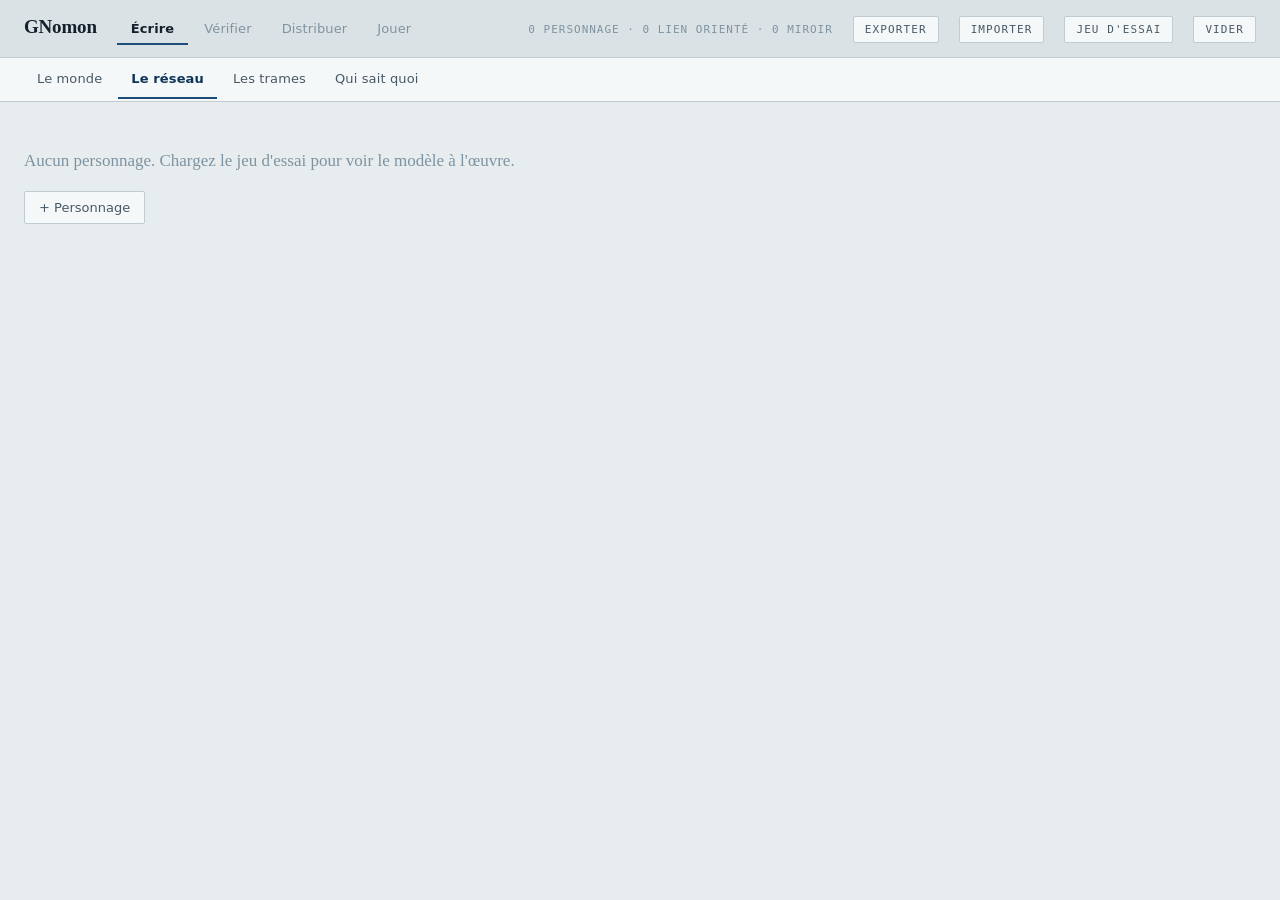
==== commit e2f97d8c: "Le monde, les livrets, l'archive Trois manques comblés, dont un structurel.  1. LE MONDE. Tout l'out" ====
--- a/index.html
+++ b/index.html
@@ -16,6 +16,9 @@
       <nav class="modes" id="modes" aria-label="Moments de fabrication"></nav>
       <span class="spacer"></span>
       <span id="compteurs"></span>
+      <button id="act-exporter" type="button">Exporter</button>
+      <button id="act-importer" type="button">Importer</button>
+      <input id="fichier-archive" type="file" accept="application/json,.json" hidden />
       <button id="act-seed" type="button">Jeu d'essai</button>
       <button id="act-vider" type="button">Vider</button>
     </div>
@@ -25,6 +28,7 @@
     <p id="statut" hidden></p>
 
     <main>
+      <div id="ecran-monde" hidden></div>
       <div id="ecran-reseau"></div>
       <div id="ecran-fiche" hidden></div>
       <div id="ecran-atelier" hidden></div>
@@ -33,6 +37,7 @@
       <div id="ecran-frise" hidden></div>
       <div id="ecran-casting" hidden></div>
       <div id="ecran-conduite" hidden></div>
+      <div id="ecran-livrets" hidden></div>
     </main>
 
     <script type="module" src="js/app.js"></script>
--- a/css/gnomon.css
+++ b/css/gnomon.css
@@ -3068,3 +3068,227 @@
     order: 4;
   }
 }
+
+/* ============================================================
+   LE MONDE ET LES LIVRETS.
+   Le monde est un écran de DOCUMENT — on y rédige, il garde la serif et
+   une colonne de lecture. Les livrets sont un écran de RELECTURE : la
+   liste à gauche en sans, l'aperçu à droite dans son propre cadre.
+   ============================================================ */
+
+main[data-ecran="monde"] {
+  max-width: 900px;
+}
+
+.monde-titre {
+  font-family: var(--serif);
+  font-size: 32px;
+  font-weight: 600;
+  letter-spacing: -0.018em;
+  width: 100%;
+  border: 0;
+  border-bottom: 1px solid transparent;
+  background: none;
+  color: var(--ink);
+  padding: 0 0 5px;
+}
+.monde-titre:hover,
+.monde-titre:focus {
+  border-bottom-color: var(--rule);
+  outline: none;
+}
+
+.monde-intro {
+  font-size: 15.5px;
+  line-height: 1.55;
+  color: var(--ink-soft);
+  margin: 10px 0 28px;
+  max-width: 62ch;
+}
+
+.monde-champ {
+  margin-bottom: 22px;
+}
+.monde-aide {
+  display: block;
+  font-family: var(--sans);
+  font-size: 13px;
+  line-height: 1.45;
+  color: var(--ink-faint);
+  margin: 2px 0 6px;
+  max-width: 68ch;
+}
+.monde-champ textarea {
+  font-size: 16px;
+  line-height: 1.55;
+}
+
+.monde-lieux {
+  margin-top: 34px;
+  border-top: 1px solid var(--rule);
+  padding-top: 20px;
+}
+.lieux {
+  list-style: none;
+  margin: 0 0 10px;
+  padding: 0;
+  display: grid;
+  gap: 6px;
+}
+.lieux li {
+  display: grid;
+  grid-template-columns: minmax(140px, 1fr) minmax(0, 2fr) auto;
+  gap: 7px;
+  align-items: center;
+}
+.lieux input {
+  font-family: var(--sans);
+  font-size: 14px;
+  color: var(--ink);
+  background: var(--ground);
+  border: 1px solid var(--rule);
+  border-radius: 2px;
+  padding: 6px 8px;
+}
+.lieux input:focus {
+  border-color: var(--accent);
+  outline: none;
+}
+.lieux button {
+  font-size: 9.5px;
+  padding: 3px 7px;
+}
+@media (max-width: 640px) {
+  .lieux li {
+    grid-template-columns: 1fr auto;
+  }
+  .lieux li input:nth-child(2) {
+    grid-column: 1 / -1;
+  }
+}
+
+/* ---------- les livrets ---------- */
+
+.lv-barre {
+  display: flex;
+  align-items: baseline;
+  gap: 16px;
+  flex-wrap: wrap;
+  margin-bottom: 14px;
+}
+.lv-barre .carnet-titre {
+  margin: 0;
+  flex: 1;
+}
+.lv-actions {
+  display: flex;
+  gap: 6px;
+  flex-wrap: wrap;
+}
+
+.lv-corps {
+  display: grid;
+  grid-template-columns: minmax(210px, 260px) minmax(0, 1fr);
+  gap: 20px;
+  align-items: start;
+}
+@media (max-width: 860px) {
+  .lv-corps {
+    grid-template-columns: 1fr;
+  }
+}
+
+.lv-liste {
+  display: grid;
+  gap: 1px;
+  background: var(--rule);
+  border: 1px solid var(--rule);
+  border-radius: 3px;
+  overflow: hidden;
+}
+.lv-item {
+  display: grid;
+  grid-template-columns: 1fr auto;
+  gap: 4px 8px;
+  text-align: left;
+  text-transform: none;
+  letter-spacing: 0;
+  font-family: var(--sans);
+  border: 0;
+  border-radius: 0;
+  background: var(--surface);
+  padding: 10px 12px;
+}
+.lv-item:hover {
+  background: var(--panel);
+  color: inherit;
+}
+.lv-item.actif {
+  background: var(--panel);
+  box-shadow: inset 3px 0 0 var(--accent);
+}
+.lv-nom {
+  font-size: 15px;
+  font-weight: 600;
+  color: var(--ink);
+}
+.lv-role {
+  grid-column: 1;
+  font-size: 12.5px;
+  color: var(--ink-faint);
+}
+.lv-alerte {
+  grid-row: 1 / span 2;
+  align-self: center;
+  font-family: var(--mono);
+  font-size: 10px;
+  padding: 2px 6px;
+  border-radius: 2px;
+  background: var(--negatif);
+  color: var(--surface);
+  font-variant-numeric: tabular-nums;
+}
+
+.lv-avert {
+  border: 1px solid var(--rule);
+  border-left: 3px solid var(--negatif);
+  border-radius: 3px;
+  padding: 11px 14px;
+  margin-bottom: 14px;
+  background: var(--surface);
+}
+.lv-avert .cast-bloc-titre {
+  color: var(--negatif);
+}
+.lv-avert ul {
+  list-style: none;
+  margin: 0;
+  padding: 0;
+  display: grid;
+  gap: 5px;
+}
+.lv-avert li {
+  font-family: var(--sans);
+  font-size: 14px;
+  line-height: 1.45;
+}
+
+.lv-cadre {
+  border: 1px solid var(--rule);
+  border-radius: 3px;
+  overflow: hidden;
+  background: #fbfaf7;
+}
+#lv-iframe {
+  display: block;
+  width: 100%;
+  height: min(70vh, 720px);
+  border: 0;
+}
+
+.lv-un {
+  display: flex;
+  gap: 6px;
+  flex-wrap: wrap;
+  margin-top: 10px;
+}
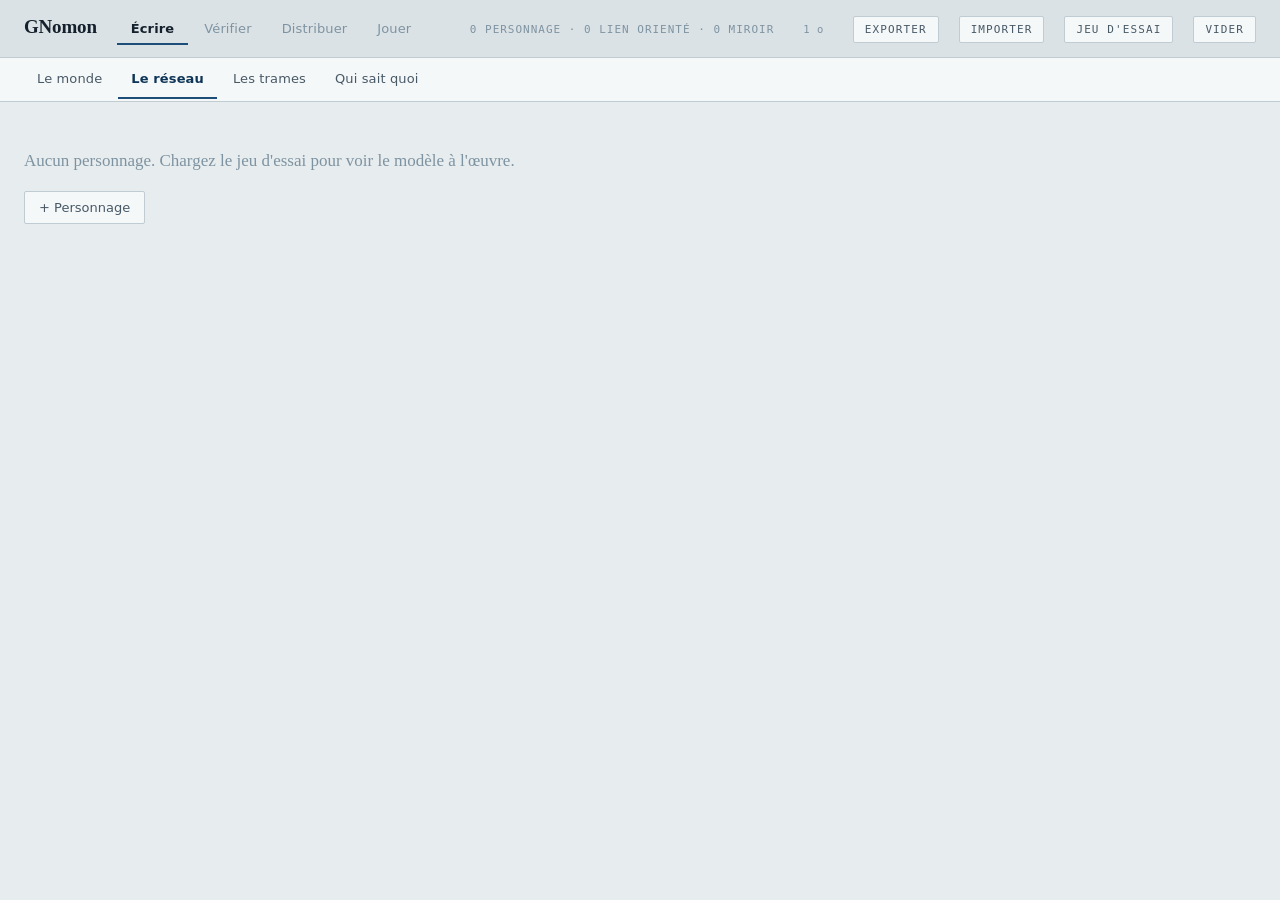
==== commit 78cc95d8: "Indicateur de poids du stockage `storage.js` savait signaler un échec d'écriture, mais c'est trop ta" ====
--- a/index.html
+++ b/index.html
@@ -16,6 +16,7 @@
       <nav class="modes" id="modes" aria-label="Moments de fabrication"></nav>
       <span class="spacer"></span>
       <span id="compteurs"></span>
+      <button id="poids" class="poids" type="button" hidden></button>
       <button id="act-exporter" type="button">Exporter</button>
       <button id="act-importer" type="button">Importer</button>
       <input id="fichier-archive" type="file" accept="application/json,.json" hidden />
--- a/css/gnomon.css
+++ b/css/gnomon.css
@@ -3292,3 +3292,337 @@
   flex-wrap: wrap;
   margin-top: 10px;
 }
+
+/* ============================================================
+   BACKGROUND, SÉCURITÉ, IMAGES, CONSIGNES.
+   ============================================================ */
+
+.carnet-prive {
+  background: var(--panel);
+  border: 1px dashed var(--rule);
+  border-radius: 3px;
+  padding: 0 14px;
+  margin: 0 0 18px;
+}
+.carnet-prive > summary {
+  font-family: var(--mono);
+  font-size: 10px;
+  letter-spacing: 0.11em;
+  text-transform: uppercase;
+  color: var(--ink-faint);
+  cursor: pointer;
+  padding: 11px 0;
+  display: flex;
+  gap: 10px;
+  align-items: baseline;
+  flex-wrap: wrap;
+}
+.carnet-prive > summary span {
+  letter-spacing: 0.02em;
+  text-transform: none;
+  font-size: 11.5px;
+  color: var(--complique);
+}
+.carnet-prive textarea {
+  margin-bottom: 12px;
+  font-family: var(--serif);
+}
+
+.extras {
+  margin: 0 0 20px;
+}
+.objectifs,
+.images {
+  list-style: none;
+  margin: 0 0 8px;
+  padding: 0;
+  display: grid;
+  gap: 6px;
+}
+.objectifs li {
+  display: grid;
+  grid-template-columns: 1fr auto;
+  gap: 6px;
+}
+.objectifs input {
+  font-family: var(--sans);
+  font-size: 14.5px;
+  color: var(--ink);
+  background: var(--ground);
+  border: 1px solid var(--rule);
+  border-radius: 2px;
+  padding: 6px 9px;
+}
+.objectifs input:focus {
+  border-color: var(--accent);
+  outline: none;
+}
+.vide-obj {
+  font-family: var(--mono);
+  font-size: 10.5px;
+  letter-spacing: 0.04em;
+  color: var(--ink-faint);
+}
+.objectifs button,
+.images button {
+  font-size: 9.5px;
+  padding: 3px 7px;
+}
+
+.images li {
+  display: grid;
+  grid-template-columns: 84px 1fr auto;
+  gap: 8px;
+  align-items: center;
+}
+.images img {
+  width: 84px;
+  height: 60px;
+  object-fit: cover;
+  border: 1px solid var(--rule);
+  border-radius: 2px;
+  background: var(--panel);
+}
+.images input {
+  font-family: var(--sans);
+  font-size: 13.5px;
+  color: var(--ink);
+  background: var(--ground);
+  border: 1px solid var(--rule);
+  border-radius: 2px;
+  padding: 5px 8px;
+}
+.img-actions {
+  display: flex;
+  gap: 6px;
+}
+.img-note {
+  font-size: 12.5px;
+  line-height: 1.45;
+  color: var(--ink-faint);
+  margin: 8px 0 0;
+  max-width: 62ch;
+}
+
+/* ---------- sécurité, sur l'écran du monde ---------- */
+
+.monde-securite {
+  margin-top: 30px;
+  border-top: 1px solid var(--rule);
+  padding-top: 20px;
+}
+.mecas {
+  list-style: none;
+  margin: 0 0 16px;
+  padding: 0;
+  display: grid;
+  gap: 9px;
+}
+.mecas li {
+  display: grid;
+  grid-template-columns: minmax(180px, auto) 1fr;
+  gap: 12px;
+  align-items: baseline;
+  padding-bottom: 9px;
+  border-bottom: 1px solid var(--rule-soft);
+}
+.mecas label {
+  display: inline-flex;
+  align-items: baseline;
+  gap: 7px;
+  cursor: pointer;
+  font-family: var(--sans);
+  font-size: 14.5px;
+}
+.mecas b {
+  font-weight: 600;
+}
+.mecas span {
+  font-family: var(--sans);
+  font-size: 13.5px;
+  line-height: 1.45;
+  color: var(--ink-soft);
+}
+@media (max-width: 640px) {
+  .mecas li {
+    grid-template-columns: 1fr;
+    gap: 3px;
+  }
+}
+
+/* ---------- onglets livrets / consignes ---------- */
+
+.lv-onglets {
+  display: flex;
+  gap: 3px;
+  margin-bottom: 14px;
+  border-bottom: 1px solid var(--rule);
+}
+.lv-onglet {
+  font-family: var(--sans);
+  font-size: 14px;
+  text-transform: none;
+  letter-spacing: 0;
+  padding: 9px 14px;
+  border: 0;
+  border-bottom: 2px solid transparent;
+  border-radius: 0;
+  background: none;
+  color: var(--ink-soft);
+}
+.lv-onglet:hover {
+  border-color: var(--rule);
+  color: var(--ink);
+  background: none;
+}
+.lv-onglet.actif {
+  color: var(--accent-ink);
+  border-bottom-color: var(--accent);
+  font-weight: 600;
+}
+.lv-charge {
+  grid-row: 1 / span 2;
+  align-self: center;
+  font-family: var(--mono);
+  font-size: 10px;
+  padding: 2px 6px;
+  border-radius: 2px;
+  border: 1px solid var(--complique);
+  color: var(--complique);
+  font-variant-numeric: tabular-nums;
+}
+
+/* ============================================================
+   PORTRAITS ET TROMBINOSCOPE.
+   Une silhouette aux initiales remplace un portrait manquant — visible
+   exprès : un trou caché ne se comble jamais.
+   ============================================================ */
+
+.silhouette {
+  display: grid;
+  place-items: center;
+  width: 100%;
+  height: 100%;
+  background: var(--panel);
+  color: var(--ink-faint);
+  font-family: var(--sans);
+  font-weight: 600;
+  letter-spacing: 0.04em;
+}
+
+/* ---------- sur la fiche ---------- */
+
+.fiche-identite {
+  display: flex;
+  gap: 18px;
+  align-items: flex-start;
+}
+.fiche-identite-texte {
+  flex: 1;
+  min-width: 0;
+}
+
+.fiche-portrait {
+  flex: 0 0 auto;
+  width: 104px;
+}
+.fiche-portrait > img,
+.fiche-portrait > .silhouette {
+  width: 104px;
+  height: 104px;
+  object-fit: cover;
+  border: 1px solid var(--rule);
+  border-radius: 3px;
+  display: block;
+  font-size: 30px;
+}
+.portrait-actions {
+  display: flex;
+  gap: 3px;
+  margin-top: 5px;
+}
+.portrait-actions button {
+  font-size: 9px;
+  padding: 3px 5px;
+  flex: 1;
+}
+
+@media (max-width: 560px) {
+  .fiche-identite {
+    flex-direction: column;
+  }
+}
+
+/* ---------- sur les cartes du réseau ---------- */
+
+.perso-tete {
+  display: flex;
+  gap: 12px;
+  align-items: flex-start;
+}
+.perso-texte {
+  flex: 1;
+  min-width: 0;
+}
+.perso-vignette {
+  flex: 0 0 auto;
+  width: 44px;
+  height: 44px;
+  display: block;
+}
+.perso-vignette img,
+.perso-vignette .silhouette {
+  width: 44px;
+  height: 44px;
+  object-fit: cover;
+  border: 1px solid var(--rule);
+  border-radius: 3px;
+  display: block;
+  font-size: 14px;
+}
+.perso.pnj .perso-vignette img,
+.perso.pnj .perso-vignette .silhouette {
+  border-style: dashed;
+}
+
+/* ---------- l'onglet trombinoscope ---------- */
+
+.lv-barre .bascule {
+  font-family: var(--sans);
+  font-size: 13px;
+  text-transform: none;
+  letter-spacing: 0;
+  color: var(--ink-soft);
+}
+
+/* ---------- indicateur de poids ----------
+   Discret tant qu'il n'y a rien à dire. Il prévient AVANT que le quota
+   ne morde : `storage.js` sait signaler un échec d'écriture, mais à ce
+   moment-là la modification en cours est déjà perdue. */
+
+.poids {
+  font-family: var(--mono);
+  font-size: 10.5px;
+  letter-spacing: 0.05em;
+  text-transform: none;
+  padding: 4px 8px;
+  border: 1px solid transparent;
+  border-radius: 2px;
+  background: none;
+  color: var(--ink-faint);
+  font-variant-numeric: tabular-nums;
+  cursor: help;
+}
+.poids:hover {
+  border-color: var(--rule);
+  color: var(--ink-soft);
+}
+.poids.n-attention {
+  color: var(--complique);
+  border-color: var(--complique);
+}
+.poids.n-critique {
+  color: var(--negatif);
+  border-color: var(--negatif);
+  font-weight: 600;
+}
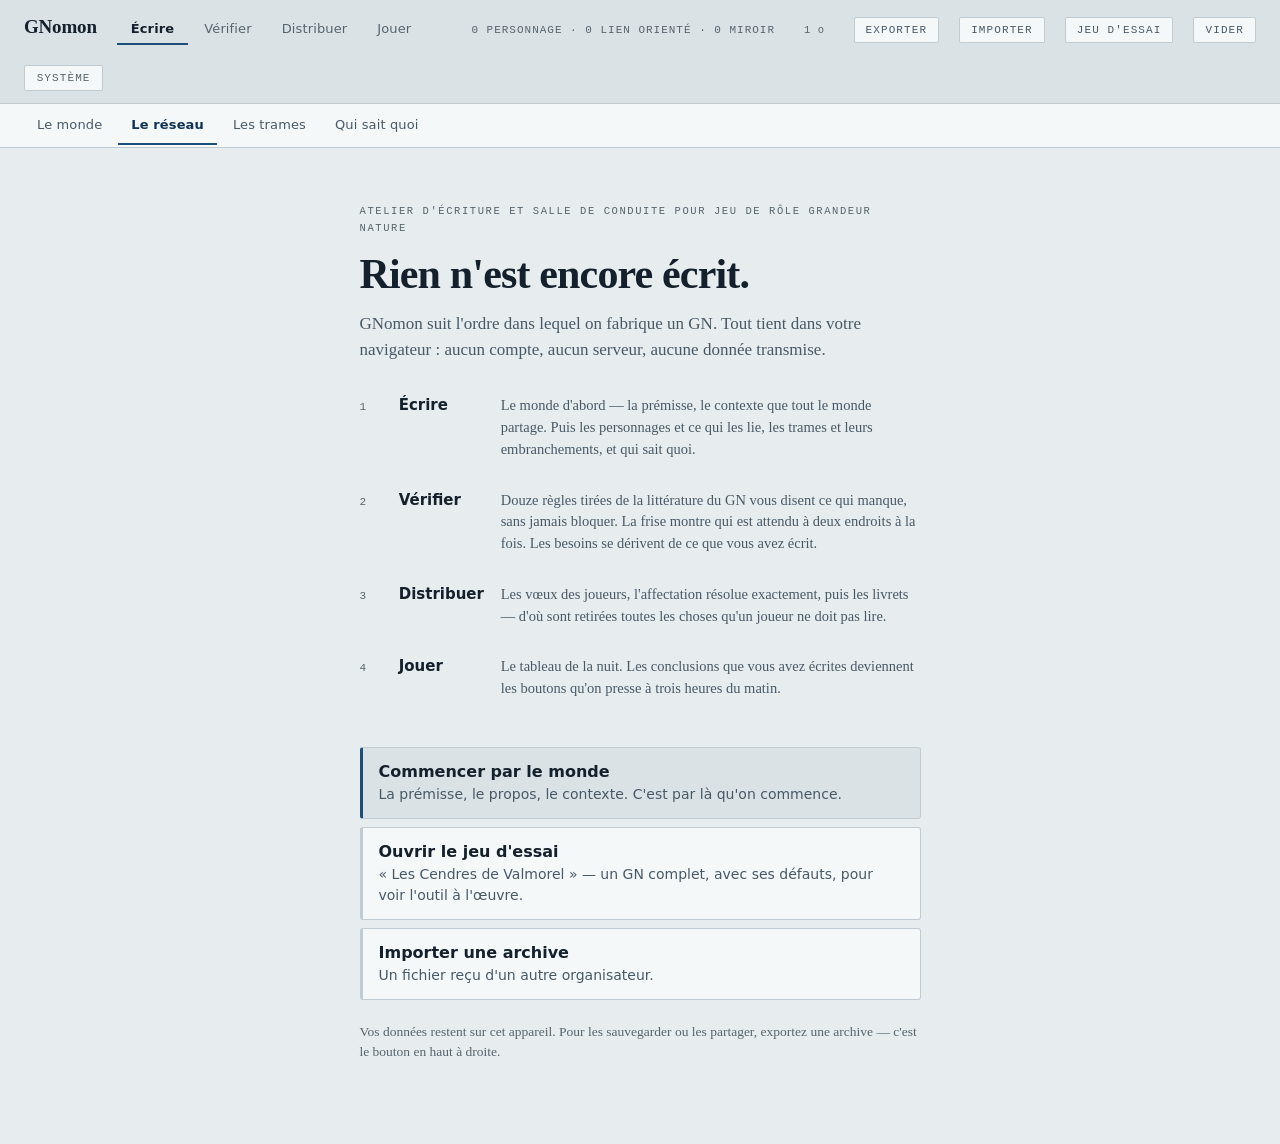
==== commit 5cefd0ba: "Bascule de thème et lentille tableau THÈME — trois états, pas deux : clair, sombre, et « système » q" ====
--- a/index.html
+++ b/index.html
@@ -9,6 +9,24 @@
       content="Atelier d'écriture de jeu de rôle grandeur nature : réseau de personnages, trames, informations. 100 % local, aucune donnée transmise."
     />
     <link rel="stylesheet" href="css/gnomon.css" />
+
+    <!-- Le thème choisi doit être posé AVANT le premier rendu. Les
+         modules sont différés : si on attendait `app.js`, la page
+         s'afficherait une fraction de seconde dans le thème du système
+         puis basculerait — un clignotement blanc désagréable, et pire
+         en pleine nuit. D'où ces quatre lignes en clair, seule
+         duplication assumée de la clé de stockage (voir
+         js/core/theme.js, qui reste la référence). -->
+    <script>
+      try {
+        var t = JSON.parse(localStorage.getItem("gnomon_v1_theme"));
+        if (t === "sombre" || t === "clair")
+          document.documentElement.setAttribute(
+            "data-theme",
+            t === "sombre" ? "dark" : "light",
+          );
+      } catch (e) {}
+    </script>
   </head>
   <body>
     <div class="barre">
@@ -22,6 +40,7 @@
       <input id="fichier-archive" type="file" accept="application/json,.json" hidden />
       <button id="act-seed" type="button">Jeu d'essai</button>
       <button id="act-vider" type="button">Vider</button>
+      <button id="act-theme" class="theme" type="button" title="Thème d'affichage"></button>
     </div>
 
     <div class="sous-barre" id="sous-barre"></div>
@@ -39,6 +58,7 @@
       <div id="ecran-casting" hidden></div>
       <div id="ecran-conduite" hidden></div>
       <div id="ecran-livrets" hidden></div>
+      <div id="ecran-besoins" hidden></div>
     </main>
 
     <script type="module" src="js/app.js"></script>
--- a/css/gnomon.css
+++ b/css/gnomon.css
@@ -13,35 +13,75 @@
   --panel: #dbe2e6;
   --ink: #14212c;
   --ink-soft: #485966;
-  --ink-faint: #7e93a1;
+  --ink-faint: #56646d;
   --rule: #c0cbd2;
   --accent: #1d4e7a;
   --accent-ink: #0e3557;
   --positif: #2f6e4f;
   --negatif: #9e2b25;
-  --neutre: #78868f;
+  --neutre: #5a646b;
   --complique: #6b4e9e;
+
+  color-scheme: light;
 
   --serif: "Iowan Old Style", "Palatino Linotype", Palatino, "Book Antiqua", Georgia, serif;
   --mono: ui-monospace, "SF Mono", SFMono-Regular, Menlo, Consolas, monospace;
 }
 
+/* ── TROIS ÉTATS, PAS DEUX ────────────────────────────────────
+   Le réglage a trois positions : « clair », « sombre », et le défaut
+   « système » qui n'en est aucune des deux. Le défaut ne pose AUCUN
+   attribut sur la racine — c'est son absence qui laisse la requête
+   média décider. D'où les deux blocs ci-dessous, identiques :
+
+   1. sous `prefers-color-scheme: dark`, mais neutralisé par
+      `:not([data-theme="light"])` — un choix explicite « clair » doit
+      gagner contre un système sombre ;
+   2. sur `[data-theme="dark"]`, hors requête média — un choix
+      explicite « sombre » doit gagner contre un système clair.
+
+   Les deux listes sont volontairement dupliquées : CSS nu ne sait pas
+   nommer un jeu de valeurs. Elles se modifient ENSEMBLE.
+
+   `color-scheme` accompagne chaque jeu : sans lui, les contrôles
+   natifs (listes déroulantes, ascenseurs, curseurs) restent peints
+   dans le thème du système et jurent avec le reste de la page.
+   ------------------------------------------------------------ */
+
 @media (prefers-color-scheme: dark) {
-  :root {
+  :root:not([data-theme="light"]) {
     --ground: #0e1820;
     --surface: #152230;
     --panel: #0a1219;
     --ink: #dce6ec;
     --ink-soft: #9aaebb;
-    --ink-faint: #5f7688;
+    --ink-faint: #728ea3;
     --rule: #233440;
     --accent: #83b7e6;
     --accent-ink: #b5d5f2;
     --positif: #5fb88a;
     --negatif: #e27b72;
-    --neutre: #7a8894;
+    --neutre: #7c8b97;
     --complique: #ac91de;
+    color-scheme: dark;
   }
+}
+
+:root[data-theme="dark"] {
+  --ground: #0e1820;
+  --surface: #152230;
+  --panel: #0a1219;
+  --ink: #dce6ec;
+  --ink-soft: #9aaebb;
+  --ink-faint: #728ea3;
+  --rule: #233440;
+  --accent: #83b7e6;
+  --accent-ink: #b5d5f2;
+  --positif: #5fb88a;
+  --negatif: #e27b72;
+  --neutre: #7c8b97;
+  --complique: #ac91de;
+  color-scheme: dark;
 }
 
 * {
@@ -2939,10 +2979,10 @@
 main {
   max-width: 1560px;
 }
-main[data-ecran="fiche"] {
+main[data-actif="fiche"] {
   max-width: 1160px;
 }
-main[data-ecran="conduite"] {
+main[data-actif="conduite"] {
   max-width: none;
   padding: 0;
 }
@@ -3076,7 +3116,7 @@
    liste à gauche en sans, l'aperçu à droite dans son propre cadre.
    ============================================================ */
 
-main[data-ecran="monde"] {
+main[data-actif="monde"] {
   max-width: 900px;
 }
 
@@ -3626,3 +3666,999 @@
   border-color: var(--negatif);
   font-weight: 600;
 }
+
+/* ============================================================
+   LES BESOINS ET LE HUB DE LIENS.
+   ============================================================ */
+
+.bs-barre {
+  display: flex;
+  align-items: baseline;
+  gap: 16px;
+  flex-wrap: wrap;
+  margin-bottom: 10px;
+}
+.bs-barre .carnet-titre {
+  margin: 0;
+  flex: 1;
+}
+.bs-actions {
+  display: flex;
+  gap: 8px;
+  align-items: center;
+  flex-wrap: wrap;
+}
+.bs-actions .bascule {
+  font-family: var(--sans);
+  font-size: 13px;
+  text-transform: none;
+  letter-spacing: 0;
+  color: var(--ink-soft);
+}
+
+.bs-pont {
+  font-size: 13.5px;
+  line-height: 1.5;
+  color: var(--ink-soft);
+  background: var(--surface);
+  border: 1px solid var(--rule);
+  border-left: 3px solid var(--accent);
+  border-radius: 2px;
+  padding: 10px 13px;
+  margin: 0 0 22px;
+  max-width: 88ch;
+}
+
+.bs-groupe {
+  margin-bottom: 26px;
+}
+.bs-titre {
+  font-family: var(--mono);
+  font-size: 10.5px;
+  letter-spacing: 0.12em;
+  text-transform: uppercase;
+  color: var(--ink-faint);
+  margin: 0 0 9px;
+  display: flex;
+  gap: 12px;
+  align-items: baseline;
+  flex-wrap: wrap;
+}
+.bs-titre span {
+  font-family: var(--sans);
+  font-size: 13px;
+  letter-spacing: 0;
+  text-transform: none;
+}
+
+.bs-liste {
+  list-style: none;
+  margin: 0;
+  padding: 0;
+  display: grid;
+  gap: 1px;
+  background: var(--rule);
+  border: 1px solid var(--rule);
+  border-radius: 2px;
+}
+
+.bs-item {
+  display: grid;
+  grid-template-columns: auto 1fr 150px auto;
+  gap: 11px;
+  align-items: start;
+  background: var(--surface);
+  padding: 9px 12px;
+}
+.bs-item.fait {
+  opacity: 0.55;
+}
+.bs-item.fait .bs-quoi {
+  text-decoration: line-through;
+}
+
+.bs-coche {
+  padding-top: 2px;
+}
+.bs-corps {
+  min-width: 0;
+}
+.bs-quoi {
+  display: block;
+  font-family: var(--sans);
+  font-size: 14.5px;
+  line-height: 1.4;
+}
+.bs-meta {
+  display: block;
+  font-family: var(--mono);
+  font-size: 10px;
+  letter-spacing: 0.05em;
+  color: var(--ink-faint);
+  margin-top: 2px;
+}
+
+.bs-resp {
+  font-family: var(--sans);
+  font-size: 13px;
+  color: var(--ink);
+  background: var(--ground);
+  border: 1px solid var(--rule);
+  border-radius: 2px;
+  padding: 4px 7px;
+  min-width: 0;
+}
+.bs-resp:focus {
+  border-color: var(--accent);
+  outline: none;
+}
+
+.bs-lien-plus {
+  font-size: 12px;
+  padding: 3px 8px;
+  line-height: 1;
+}
+
+.bs-liens {
+  display: flex;
+  gap: 6px;
+  flex-wrap: wrap;
+  align-items: center;
+  margin-top: 5px;
+}
+.bs-lien-x {
+  font-size: 9px;
+  padding: 1px 5px;
+}
+
+@media (max-width: 760px) {
+  .bs-item {
+    grid-template-columns: auto 1fr auto;
+  }
+  .bs-resp {
+    grid-column: 2 / -1;
+  }
+}
+
+/* ---------- le hub, sur l'écran du monde ---------- */
+
+.monde-hub {
+  margin-top: 30px;
+  border-top: 1px solid var(--rule);
+  padding-top: 20px;
+}
+.hub {
+  list-style: none;
+  margin: 0 0 10px;
+  padding: 0;
+  display: grid;
+  gap: 6px;
+}
+.hub li {
+  display: grid;
+  grid-template-columns: minmax(160px, auto) 1fr auto;
+  gap: 8px;
+  align-items: center;
+}
+.hub input {
+  font-family: var(--sans);
+  font-size: 13.5px;
+  color: var(--ink);
+  background: var(--ground);
+  border: 1px solid var(--rule);
+  border-radius: 2px;
+  padding: 6px 8px;
+}
+.hub button {
+  font-size: 9.5px;
+  padding: 3px 7px;
+}
+
+/* Les liens externes montrent leur destination : on doit savoir où on
+   va avant de cliquer, surtout dans un outil qu'on partage. */
+.hub a,
+.bs-liens a {
+  font-family: var(--sans);
+  text-decoration: none;
+  color: var(--accent-ink);
+  display: inline-flex;
+  align-items: baseline;
+  gap: 7px;
+  min-width: 0;
+}
+.hub a {
+  font-size: 14.5px;
+}
+.bs-liens a {
+  font-size: 12.5px;
+  border: 1px solid var(--rule);
+  border-radius: 2px;
+  padding: 2px 7px;
+}
+.hub a:hover,
+.bs-liens a:hover {
+  text-decoration: underline;
+  text-underline-offset: 2px;
+}
+.hub a span,
+.bs-liens a span {
+  font-family: var(--mono);
+  font-size: 10px;
+  color: var(--ink-faint);
+  white-space: nowrap;
+}
+
+@media (max-width: 640px) {
+  .hub li {
+    grid-template-columns: 1fr auto;
+  }
+  .hub li input {
+    grid-column: 1 / -1;
+  }
+}
+
+/* ============================================================
+   LE GRAPHE DU RÉSEAU — la lentille qui manquait.
+   ============================================================ */
+
+.lentilles {
+  display: flex;
+  align-items: center;
+  gap: 3px;
+  margin: 0 0 16px;
+  border-bottom: 1px solid var(--rule);
+  padding-bottom: 0;
+}
+.lentille {
+  font-family: var(--sans);
+  font-size: 13.5px;
+  text-transform: none;
+  letter-spacing: 0;
+  padding: 9px 14px;
+  border: 0;
+  border-bottom: 2px solid transparent;
+  border-radius: 0;
+  background: none;
+  color: var(--ink-soft);
+}
+.lentille:hover {
+  border-color: var(--rule);
+  color: var(--ink);
+  background: none;
+}
+.lentille.actif {
+  color: var(--accent-ink);
+  border-bottom-color: var(--accent);
+  font-weight: 600;
+}
+.lentilles .spacer {
+  flex: 1;
+}
+.lentilles .creer-perso {
+  margin: 0 0 6px;
+}
+
+.rg-barre {
+  display: flex;
+  align-items: center;
+  gap: 10px;
+  flex-wrap: wrap;
+  margin-bottom: 12px;
+}
+
+.rg-mode {
+  font-family: var(--sans);
+  font-size: 13px;
+  text-transform: none;
+  letter-spacing: 0;
+  padding: 7px 13px;
+}
+.rg-mode.actif {
+  background: var(--negatif);
+  border-color: var(--negatif);
+  color: var(--surface);
+  font-weight: 600;
+}
+.rg-mode.actif:hover {
+  color: var(--surface);
+  border-color: var(--negatif);
+}
+
+.rg-legende {
+  display: flex;
+  gap: 12px;
+  flex-wrap: wrap;
+  align-items: center;
+  font-family: var(--mono);
+  font-size: 10px;
+  letter-spacing: 0.05em;
+  text-transform: uppercase;
+  color: var(--ink-faint);
+  margin-left: auto;
+}
+.rg-legende span {
+  display: inline-flex;
+  align-items: center;
+  gap: 5px;
+}
+.rg-legende i {
+  width: 15px;
+  height: 3px;
+  display: inline-block;
+}
+
+.rg-corps {
+  display: grid;
+  grid-template-columns: minmax(0, 1fr) minmax(280px, 350px);
+  gap: 18px;
+  align-items: start;
+}
+@media (max-width: 940px) {
+  .rg-corps {
+    grid-template-columns: 1fr;
+  }
+}
+
+.rg-canvas {
+  position: relative;
+  height: min(66vh, 580px);
+  min-height: 340px;
+  overflow: hidden;
+  border: 1px solid var(--rule);
+  border-radius: 3px;
+  background: var(--panel);
+}
+
+.rg-flanc {
+  background: var(--surface);
+  border: 1px solid var(--rule);
+  border-radius: 3px;
+  padding: 15px 16px;
+  max-height: min(66vh, 580px);
+  overflow-y: auto;
+}
+
+.rg-titre {
+  font-family: var(--sans);
+  font-size: 18px;
+  font-weight: 600;
+  letter-spacing: -0.01em;
+  margin: 0 0 4px;
+}
+.rg-titre.alarme {
+  color: var(--negatif);
+}
+
+.rg-aide {
+  font-size: 13.5px;
+  line-height: 1.5;
+  color: var(--ink-soft);
+  margin: 0 0 10px;
+}
+.rg-aide.ok {
+  color: var(--positif);
+}
+
+.rg-sous {
+  font-family: var(--mono);
+  font-size: 10px;
+  letter-spacing: 0.11em;
+  text-transform: uppercase;
+  color: var(--ink-faint);
+  margin: 14px 0 6px;
+}
+.rg-sous.grave {
+  color: var(--negatif);
+}
+
+.rg-liste {
+  list-style: none;
+  margin: 0;
+  padding: 0;
+  display: grid;
+  gap: 1px;
+  background: var(--rule);
+  border: 1px solid var(--rule);
+  border-radius: 2px;
+}
+.rg-liste li {
+  background: var(--surface);
+}
+.rg-liste button {
+  display: flex;
+  justify-content: space-between;
+  align-items: baseline;
+  gap: 10px;
+  width: 100%;
+  text-align: left;
+  font-family: var(--sans);
+  font-size: 14.5px;
+  text-transform: none;
+  letter-spacing: 0;
+  border: 0;
+  border-radius: 0;
+  background: none;
+  padding: 8px 11px;
+}
+.rg-liste button:hover {
+  background: var(--panel);
+  color: inherit;
+}
+.rg-liste button b {
+  font-family: var(--mono);
+  font-size: 12px;
+  color: var(--negatif);
+  font-variant-numeric: tabular-nums;
+}
+
+.rg-liens li {
+  display: grid;
+  grid-template-columns: 22px 1fr;
+  gap: 8px;
+  padding: 8px 11px;
+  font-size: 14.5px;
+  align-items: baseline;
+}
+.rg-liens i {
+  display: block;
+  font-style: normal;
+  font-family: var(--mono);
+  font-size: 10px;
+  letter-spacing: 0.04em;
+  color: var(--ink-faint);
+  margin-top: 2px;
+}
+.rg-fleche {
+  font-family: var(--mono);
+  color: var(--ink-faint);
+}
+.rg-liens li.t-positif {
+  box-shadow: inset 3px 0 0 var(--positif);
+}
+.rg-liens li.t-negatif {
+  box-shadow: inset 3px 0 0 var(--negatif);
+}
+.rg-liens li.t-neutre {
+  box-shadow: inset 3px 0 0 var(--neutre);
+}
+.rg-liens li.t-complique {
+  box-shadow: inset 3px 0 0 var(--complique);
+}
+.rg-vide {
+  padding: 8px 11px;
+  font-family: var(--mono);
+  font-size: 11px;
+  color: var(--ink-faint);
+}
+
+.rg-degats {
+  list-style: none;
+  margin: 0;
+  padding: 0;
+  display: grid;
+  gap: 5px;
+}
+.rg-degats li {
+  font-size: 14px;
+  line-height: 1.45;
+  border-left: 2px solid var(--negatif);
+  padding-left: 9px;
+}
+
+.rg-ouvrir {
+  margin-top: 12px;
+  width: 100%;
+  font-family: var(--sans);
+  font-size: 13px;
+  text-transform: none;
+  letter-spacing: 0;
+  padding: 8px;
+}
+
+/* ============================================================
+   ACCUEIL — l'écran vierge.
+   Quinze secondes de lecture, trois portes. Il disparaît dès qu'il y a
+   un personnage et ne revient pas par surprise.
+   ============================================================ */
+
+.ac {
+  max-width: 66ch;
+  margin: 3vh auto 0;
+}
+.ac-sur {
+  font-family: var(--mono);
+  font-size: 10.5px;
+  letter-spacing: 0.15em;
+  text-transform: uppercase;
+  color: var(--ink-faint);
+  margin: 0 0 14px;
+}
+.ac h1 {
+  font-family: var(--serif);
+  font-size: clamp(30px, 5vw, 42px);
+  line-height: 1.1;
+  font-weight: 600;
+  letter-spacing: -0.02em;
+  margin: 0 0 14px;
+}
+.ac-lede {
+  font-size: 17px;
+  line-height: 1.55;
+  color: var(--ink-soft);
+  margin: 0 0 30px;
+}
+
+.ac-moments {
+  list-style: none;
+  counter-reset: moment;
+  margin: 0 0 34px;
+  padding: 0;
+  display: grid;
+  gap: 14px;
+}
+.ac-moments li {
+  counter-increment: moment;
+  display: grid;
+  grid-template-columns: 1.6em minmax(90px, auto) 1fr;
+  gap: 12px;
+  align-items: baseline;
+  padding-bottom: 13px;
+  border-bottom: 1px solid var(--rule-soft);
+}
+.ac-moments li::before {
+  content: counter(moment);
+  font-family: var(--mono);
+  font-size: 11px;
+  color: var(--ink-faint);
+  font-variant-numeric: tabular-nums;
+}
+.ac-moments b {
+  font-family: var(--sans);
+  font-size: 15px;
+  font-weight: 600;
+}
+.ac-moments span {
+  font-size: 14.5px;
+  line-height: 1.5;
+  color: var(--ink-soft);
+}
+
+.ac-portes {
+  display: grid;
+  gap: 8px;
+  margin-bottom: 22px;
+}
+.ac-porte {
+  display: block;
+  text-align: left;
+  text-transform: none;
+  letter-spacing: 0;
+  font-family: var(--sans);
+  padding: 14px 16px;
+  border: 1px solid var(--rule);
+  border-left-width: 3px;
+  border-radius: 3px;
+  background: var(--surface);
+}
+.ac-porte:hover {
+  border-color: var(--accent);
+  border-left-color: var(--accent);
+  color: inherit;
+}
+.ac-porte b {
+  display: block;
+  font-size: 16px;
+  font-weight: 600;
+  color: var(--ink);
+  margin-bottom: 3px;
+}
+.ac-porte span {
+  font-size: 14px;
+  line-height: 1.45;
+  color: var(--ink-soft);
+}
+.ac-porte.principale {
+  border-left-color: var(--accent);
+  background: var(--panel);
+}
+
+.ac-note {
+  font-size: 13.5px;
+  line-height: 1.5;
+  color: var(--ink-faint);
+  margin: 0;
+}
+
+@media (max-width: 600px) {
+  .ac-moments li {
+    grid-template-columns: 1.4em 1fr;
+  }
+  .ac-moments span {
+    grid-column: 2;
+  }
+}
+
+/* ============================================================
+   BASCULE DE THÈME
+   ============================================================ */
+
+.barre .theme {
+  min-width: 7.2em;
+  text-align: center;
+}
+
+/* En « système » le bouton reste discret : c'est le défaut, il n'y a
+   rien à signaler. Dès qu'un choix est forcé, il s'affirme — sinon on
+   oublie qu'on a dérogé et on croit son appareil détraqué. */
+.barre .theme[data-etat="systeme"] {
+  color: var(--ink-faint);
+}
+
+.barre .theme[data-etat="clair"],
+.barre .theme[data-etat="sombre"] {
+  border-color: var(--accent);
+  color: var(--accent-ink);
+}
+
+/* ============================================================
+   TABLEAU — la lentille où l'on saisit.
+   ------------------------------------------------------------
+   Un tableau de quarante lignes sur vingt colonnes ne se lit pas
+   comme une page. Trois décisions portent tout :
+
+   1. **La colonne des noms est figée**, et l'en-tête aussi. Dès qu'on
+      défile vers la droite ou vers le bas, sans elles on ne sait plus
+      ni de qui ni de quoi parle une cellule.
+   2. **Les champs sont invisibles au repos.** Un tableau où chaque
+      cellule porte une bordure d'input est un mur de rectangles : on
+      ne voit plus les données. La bordure n'apparaît qu'au survol et
+      au focus — c'est là qu'elle informe.
+   3. **Les colonnes dérivées se distinguent au fond, pas à la
+      couleur.** Elles sont en mono sur un fond légèrement retiré :
+      on comprend sans légende qu'on ne les saisit pas.
+
+   Les manques ne sont pas peints en rouge vif — sur une grille encore
+   à moitié vide, ce serait un mur d'alarme illisible. Un lavis très
+   faible suffit à faire ressortir les trous quand on cherche les trous.
+   ============================================================ */
+
+/* ---------- barre de commandes ---------- */
+
+.tb-barre {
+  display: flex;
+  align-items: center;
+  gap: 14px;
+  flex-wrap: wrap;
+  margin: 0 0 12px;
+  font-family: var(--sans);
+  font-size: 13px;
+}
+
+.tb-jeux {
+  display: flex;
+  gap: 2px;
+  border: 1px solid var(--rule);
+  border-radius: 3px;
+  padding: 2px;
+  background: var(--surface);
+}
+
+.tb-jeu {
+  font-family: var(--sans);
+  font-size: 12.5px;
+  text-transform: none;
+  letter-spacing: 0;
+  padding: 4px 11px;
+  border: 0;
+  border-radius: 2px;
+  background: none;
+  color: var(--ink-soft);
+}
+
+.tb-jeu:hover {
+  background: var(--ground);
+  color: var(--ink);
+}
+
+.tb-jeu.actif {
+  background: var(--accent);
+  color: var(--surface);
+  font-weight: 600;
+}
+
+.tb-champ,
+.tb-case {
+  display: flex;
+  align-items: center;
+  gap: 6px;
+  color: var(--ink-faint);
+}
+
+.tb-champ > span,
+.tb-case > span {
+  font-family: var(--mono);
+  font-size: 10.5px;
+  letter-spacing: 0.09em;
+  text-transform: uppercase;
+  white-space: nowrap;
+}
+
+.tb-champ input,
+.tb-champ select {
+  font-family: var(--sans);
+  font-size: 13px;
+  padding: 4px 7px;
+  border: 1px solid var(--rule);
+  border-radius: 2px;
+  background: var(--surface);
+  color: var(--ink);
+}
+
+.tb-champ input[type="search"] {
+  width: 15em;
+}
+
+.tb-barre .spacer {
+  flex: 1;
+}
+
+.tb-compte {
+  font-family: var(--mono);
+  font-size: 11px;
+  letter-spacing: 0.06em;
+  color: var(--ink-faint);
+  font-variant-numeric: tabular-nums;
+  white-space: nowrap;
+}
+
+/* ---------- la grille ---------- */
+
+.tb-defil {
+  position: relative;
+  overflow: auto;
+  max-height: calc(100vh - var(--haut-barres) - 150px);
+  border: 1px solid var(--rule);
+  border-radius: 3px;
+  background: var(--surface);
+  /* Le fond du conteneur doit être opaque : la colonne figée glisse
+     par-dessus les autres et laisserait voir au travers. */
+}
+
+.tb {
+  border-collapse: separate;
+  border-spacing: 0;
+  table-layout: fixed;
+  width: max-content;
+  min-width: 100%;
+  font-family: var(--sans);
+  font-size: 13.5px;
+}
+
+.tb th,
+.tb td {
+  width: var(--l, 10em);
+  max-width: var(--l, 10em);
+  border-bottom: 1px solid var(--rule);
+  border-right: 1px solid color-mix(in srgb, var(--rule) 45%, transparent);
+  padding: 0;
+  text-align: left;
+  vertical-align: middle;
+}
+
+/* ---------- en-tête ---------- */
+
+.tb thead th {
+  position: sticky;
+  top: 0;
+  z-index: 2;
+  background: var(--panel);
+  border-bottom: 1px solid var(--rule);
+  box-shadow: 0 1px 0 var(--rule);
+}
+
+.tb thead th button {
+  display: block;
+  width: 100%;
+  font-family: var(--mono);
+  font-size: 10.5px;
+  letter-spacing: 0.08em;
+  text-transform: uppercase;
+  text-align: left;
+  padding: 9px 8px;
+  border: 0;
+  border-radius: 0;
+  background: none;
+  color: var(--ink-faint);
+  white-space: nowrap;
+  overflow: hidden;
+  text-overflow: ellipsis;
+}
+
+.tb thead th button:hover {
+  background: var(--ground);
+  color: var(--ink);
+}
+
+.tb thead th.trie button {
+  color: var(--accent-ink);
+  font-weight: 700;
+}
+
+.tb thead th button i {
+  font-style: normal;
+}
+
+.tb th.num button {
+  text-align: right;
+}
+
+/* ---------- colonne figée ---------- */
+
+.tb .figee {
+  position: sticky;
+  left: 0;
+  z-index: 1;
+  background: var(--surface);
+  /* Une ombre plutôt qu'un trait : elle ne se voit que lorsque le
+     tableau a effectivement défilé sous la colonne. */
+  box-shadow: 1px 0 0 var(--rule);
+}
+
+.tb thead th.figee {
+  z-index: 3;
+  background: var(--panel);
+  box-shadow: 1px 0 0 var(--rule), 0 1px 0 var(--rule);
+}
+
+.tb tbody tr:hover .figee {
+  background: var(--ground);
+}
+
+/* ---------- lignes ---------- */
+
+.tb tbody tr:hover td {
+  background: color-mix(in srgb, var(--accent) 6%, transparent);
+}
+
+.tb tbody tr.pnj .figee input {
+  font-style: italic;
+}
+
+/* ---------- cellules saisissables ---------- */
+
+.tb td input[type="text"],
+.tb td select {
+  width: 100%;
+  font-family: inherit;
+  font-size: inherit;
+  color: var(--ink);
+  padding: 8px;
+  border: 1px solid transparent;
+  border-radius: 0;
+  background: none;
+  text-overflow: ellipsis;
+}
+
+.tb td select {
+  /* Sans cela, la flèche native pousse le texte hors de la cellule. */
+  padding-right: 2px;
+  appearance: none;
+  cursor: pointer;
+}
+
+.tb td input[type="text"]:hover,
+.tb td select:hover {
+  border-color: var(--rule);
+}
+
+.tb td input[type="text"]:focus,
+.tb td select:focus {
+  outline: 0;
+  border-color: var(--accent);
+  box-shadow: inset 0 0 0 1px var(--accent);
+  background: var(--surface);
+  position: relative;
+  z-index: 4;
+}
+
+.tb td input[type="checkbox"] {
+  display: block;
+  margin: 0 auto;
+  accent-color: var(--accent);
+  cursor: pointer;
+}
+
+.tb td:has(input[type="checkbox"]) {
+  padding: 8px 0;
+}
+
+/* ---------- cellules dérivées ---------- */
+
+.tb .derivee {
+  font-family: var(--mono);
+  font-size: 11.5px;
+  font-variant-numeric: tabular-nums;
+  color: var(--ink-soft);
+  background: color-mix(in srgb, var(--panel) 55%, transparent);
+}
+
+.tb td.derivee {
+  padding: 8px;
+  white-space: nowrap;
+  overflow: hidden;
+  text-overflow: ellipsis;
+}
+
+.tb .num,
+.tb td.derivee.num {
+  text-align: right;
+}
+
+.tb td.derivee.alerte {
+  color: var(--negatif);
+  background: color-mix(in srgb, var(--negatif) 8%, transparent);
+}
+
+/* ---------- dernière colonne : l'échappée vers la fiche ---------- */
+
+.tb .tb-fin {
+  width: 5.4em;
+  max-width: 5.4em;
+  border-right: 0;
+}
+
+.tb-ouvrir {
+  font-size: 10px;
+  padding: 4px 8px;
+  margin: 5px 6px;
+  opacity: 0;
+}
+
+.tb tbody tr:hover .tb-ouvrir,
+.tb-ouvrir:focus-visible {
+  opacity: 1;
+}
+
+/* ---------- ajout d'une ligne ---------- */
+
+.tb-ajout {
+  display: block;
+  width: 100%;
+  font-family: var(--sans);
+  font-size: 13px;
+  text-transform: none;
+  letter-spacing: 0;
+  text-align: left;
+  padding: 10px 8px;
+  border: 0;
+  border-radius: 0;
+  background: none;
+  color: var(--ink-faint);
+}
+
+.tb-ajout:hover {
+  background: color-mix(in srgb, var(--accent) 8%, transparent);
+  color: var(--accent-ink);
+}
+
+.tb-pied {
+  font-family: var(--sans);
+  font-size: 12px;
+  color: var(--ink-faint);
+  margin: 10px 0 0;
+  max-width: 78ch;
+}
+
+.tb-defil .vide {
+  margin: 0;
+  padding: 22px 14px;
+}
+
+@media (max-width: 700px) {
+  .tb-champ input[type="search"] {
+    width: 100%;
+  }
+  .tb-defil {
+    max-height: none;
+  }
+}
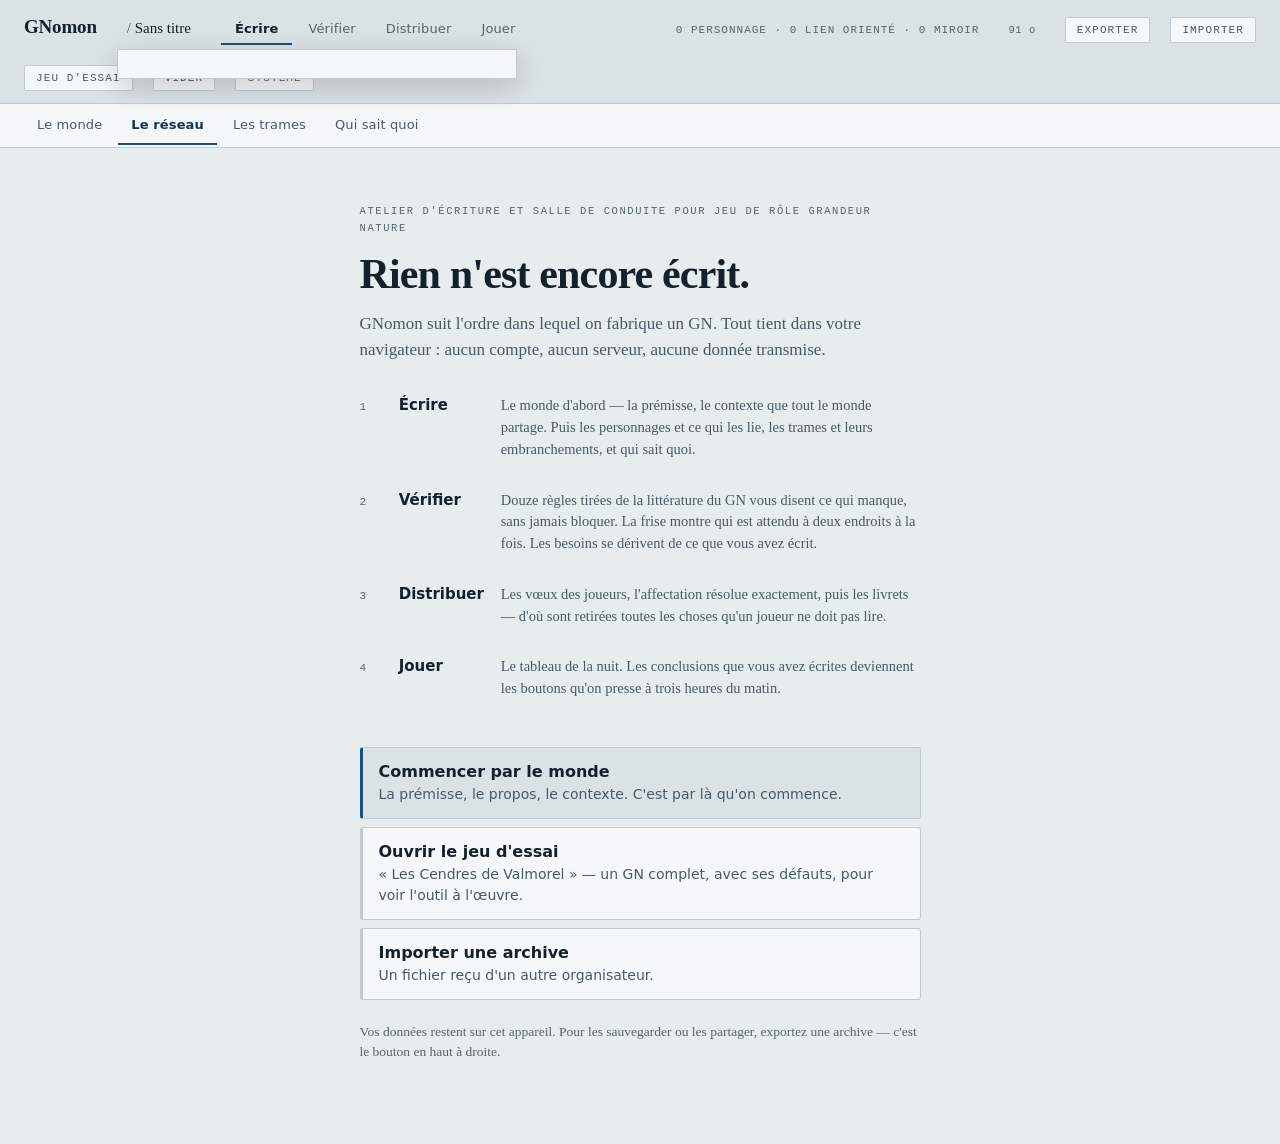
==== commit c150a459: "L'échec d'écriture parle, et les clés portent un projet Porte aussi la CSS de l'éditeur de lien du l" ====
--- a/index.html
+++ b/index.html
@@ -31,6 +31,10 @@
   <body>
     <div class="barre">
       <p class="titre">GNomon</p>
+      <span class="projet-zone">
+        <button id="act-projet" class="projet" type="button" aria-expanded="false"></button>
+        <div id="projet-panneau" class="projet-panneau" hidden></div>
+      </span>
       <nav class="modes" id="modes" aria-label="Moments de fabrication"></nav>
       <span class="spacer"></span>
       <span id="compteurs"></span>
@@ -45,7 +49,7 @@
 
     <div class="sous-barre" id="sous-barre"></div>
 
-    <p id="statut" hidden></p>
+    <p id="statut" role="status" hidden></p>
 
     <main>
       <div id="ecran-monde" hidden></div>
--- a/css/gnomon.css
+++ b/css/gnomon.css
@@ -164,6 +164,18 @@
   color: var(--ink-soft);
 }
 
+/* L'ALARME D'ÉCRITURE. Elle ne dit pas un résultat, elle dit que le
+   travail en cours n'est PAS enregistré — et elle reste jusqu'à ce
+   qu'une écriture aboutisse. D'où le renversement complet du contraste
+   plutôt qu'une teinte : à côté d'un bandeau d'information, elle doit
+   se voir sans être lue. */
+#statut.danger {
+  background: var(--negatif);
+  border-bottom-color: var(--negatif);
+  color: var(--surface);
+  font-weight: 600;
+}
+
 /* ---------- réseau ---------- */
 
 main {
@@ -255,12 +267,19 @@
 
 .lien {
   display: grid;
-  grid-template-columns: 22px minmax(140px, auto) 1fr auto;
+  /* Cinq colonnes depuis que le lien s'édite : le nom et son ◎ ont été
+     réunis dans `.lien-qui`, sinon le miroir débordait sur une seconde
+     ligne, et la commande d'édition tient la dernière. */
+  grid-template-columns: 22px minmax(130px, auto) 1fr auto auto;
   gap: 10px;
   align-items: baseline;
   background: var(--surface);
   padding: 7px 11px;
   font-size: 15px;
+}
+
+.lien.ouvert {
+  background: var(--panel);
 }
 
 .lien .fleche {
@@ -4662,3 +4681,441 @@
     max-height: none;
   }
 }
+
+
+/* ============================================================
+   L'ÉDITEUR DE LIEN
+   ------------------------------------------------------------
+   Le lien est la vérité racine et n'avait aucune porte d'édition :
+   `primaire` et `miroir` étaient inatteignables, donc cinq calculs
+   restaient muets hors du jeu d'essai. Le panneau se déplie sous le
+   contact, dans la fiche comme dans le flanc du graphe — le corps est
+   le même code (`js/widgets/lienediteur.js`), seule l'enveloppe change.
+
+   Il est DÉPLIÉ, pas flottant : un dialogue par-dessus la fiche
+   cacherait la jauge de couverture, qui est justement ce qui bouge
+   quand on règle une tonalité. On veut voir la pastille s'allumer.
+   ============================================================ */
+
+.lien-modifier,
+.rg-modifier {
+  font-family: var(--mono);
+  font-size: 10px;
+  letter-spacing: 0.08em;
+  text-transform: uppercase;
+  padding: 3px 8px;
+  border: 1px solid var(--rule);
+  background: transparent;
+  color: var(--ink-faint);
+  border-radius: 2px;
+  cursor: pointer;
+  white-space: nowrap;
+  align-self: center;
+}
+
+.lien-modifier:hover,
+.rg-modifier:hover,
+.lien-modifier[aria-expanded="true"],
+.rg-modifier[aria-expanded="true"] {
+  border-color: var(--accent);
+  color: var(--accent);
+  background: var(--surface);
+}
+
+.lien-edit,
+.rg-edit {
+  background: var(--panel);
+  padding: 12px 14px 14px;
+  display: grid;
+  grid-template-columns: repeat(auto-fit, minmax(150px, 1fr));
+  gap: 10px 14px;
+  align-items: end;
+}
+
+.le-champ {
+  display: grid;
+  gap: 4px;
+  min-width: 0;
+}
+
+.le-champ > span {
+  font-family: var(--mono);
+  font-size: 10px;
+  letter-spacing: 0.11em;
+  text-transform: uppercase;
+  color: var(--ink-faint);
+}
+
+.le-champ select,
+.le-champ input {
+  font-family: var(--sans);
+  font-size: 14px;
+  padding: 5px 7px;
+  border: 1px solid var(--rule);
+  border-radius: 2px;
+  background: var(--surface);
+  color: var(--ink);
+  width: 100%;
+  min-width: 0;
+}
+
+.le-champ select:focus,
+.le-champ input:focus {
+  outline: 2px solid var(--accent);
+  outline-offset: -1px;
+  border-color: var(--accent);
+}
+
+/* La nature est le seul champ qu'on TAPE : elle prend la largeur, sur
+   sa propre ligne, parce qu'on y écrit une phrase et pas un mot. */
+.le-nature {
+  grid-column: 1 / -1;
+}
+
+.le-miroir {
+  grid-column: 1 / -1;
+  justify-self: start;
+  color: var(--ink-soft);
+}
+
+.le-note {
+  grid-column: 1 / -1;
+  margin: 0;
+  font-size: 13px;
+  line-height: 1.45;
+  color: var(--ink-faint);
+}
+
+.le-note b {
+  color: var(--ink-soft);
+}
+
+/* Le retrait se distingue sans se déguiser en bouton principal : il
+   est rare, et il n'a pas d'annulation. */
+.lien-edit .le-suppr,
+.rg-edit .le-suppr {
+  grid-column: 1 / -1;
+  justify-self: start;
+  width: auto;
+  font-family: var(--mono);
+  font-size: 10px;
+  letter-spacing: 0.09em;
+  text-transform: uppercase;
+  padding: 5px 10px;
+  border: 1px solid var(--negatif);
+  border-radius: 2px;
+  background: transparent;
+  color: var(--negatif);
+  cursor: pointer;
+}
+
+.lien-edit .le-suppr:hover,
+.rg-edit .le-suppr:hover {
+  background: var(--negatif);
+  color: var(--surface);
+}
+
+/* ---- côté graphe : la même chose dans une colonne étroite ---- */
+
+.rg-liens li {
+  grid-template-columns: 22px 1fr auto;
+}
+
+.rg-liens li.ouvert {
+  background: var(--panel);
+}
+
+.rg-edit {
+  grid-column: 1 / -1;
+  margin: 8px -11px -8px;
+  grid-template-columns: 1fr;
+}
+
+/* `.rg-liste button` étale ses boutons sur toute la largeur : les deux
+   commandes de lien n'en font pas partie. */
+.rg-liste .rg-modifier,
+.rg-liste .le-suppr {
+  display: inline-block;
+  width: auto;
+  text-align: center;
+}
+
+/* ============================================================
+   LES GROUPES — nommer et dissoudre là où ils s'affichent
+   ------------------------------------------------------------
+   Aucun écran ne savait en créer : `creerGroupe` n'était appelé que par
+   le jeu d'essai. La création vit dans le sélecteur du tableau (on
+   nomme un groupe quand on range quelqu'un dedans), le nom et la
+   dissolution vivent ici, dans le titre de section — c'est-à-dire là
+   où le groupe est déjà écrit à l'écran.
+   ============================================================ */
+
+.groupe-tete {
+  display: flex;
+  align-items: baseline;
+  gap: 12px;
+  flex-wrap: wrap;
+}
+
+/* Le champ EST le titre : il en reprend la fonte, et ne se signale que
+   par son soulignement au survol et son cadre au focus — c'est là qu'il
+   informe, pas au repos. */
+.groupe-nom {
+  font: inherit;
+  letter-spacing: inherit;
+  text-transform: inherit;
+  color: var(--ink-soft);
+  background: transparent;
+  border: 1px solid transparent;
+  border-radius: 2px;
+  padding: 2px 5px;
+  margin: -2px -5px;
+  min-width: 8em;
+  flex: 0 1 auto;
+}
+
+.groupe-nom:hover {
+  border-color: var(--rule);
+}
+
+.groupe-nom:focus {
+  outline: none;
+  border-color: var(--accent);
+  background: var(--surface);
+  color: var(--ink);
+}
+
+.groupe-compte {
+  font-family: var(--mono);
+  font-size: 10px;
+  letter-spacing: 0.09em;
+  color: var(--ink-faint);
+  text-transform: none;
+}
+
+.groupe-x {
+  font-size: 9.5px;
+  padding: 3px 8px;
+  margin-left: auto;
+  opacity: 0;
+  transition: opacity 0.12s;
+}
+
+/* La dissolution ne s'offre pas au balayage : elle apparaît quand on
+   s'occupe de ce groupe-là. Le focus clavier la révèle aussi, sans
+   quoi elle serait inatteignable sans souris. */
+.groupe:hover .groupe-x,
+.groupe-x:focus-visible {
+  opacity: 1;
+}
+
+.groupe-x:hover {
+  border-color: var(--negatif);
+  color: var(--negatif);
+}
+
+.groupe-vide {
+  font-family: var(--mono);
+  font-size: 11.5px;
+  letter-spacing: 0.04em;
+  color: var(--ink-faint);
+  margin: 0;
+  padding: 10px 0 4px;
+}
+
+/* ============================================================
+   LES PROJETS — plusieurs GN sur le même appareil
+   ------------------------------------------------------------
+   Le sélecteur est posé contre le titre parce qu'il NOMME ce qu'on
+   regarde. Mis dans la rangée d'actions, à droite, il aurait eu l'air
+   d'un bouton de plus — alors qu'il dit dans quel GN on est, ce qui est
+   la première chose à savoir en arrivant devant l'écran.
+   ============================================================ */
+
+.projet-zone {
+  position: relative;
+  display: inline-flex;
+}
+
+.projet {
+  font-family: var(--serif);
+  font-size: 15px;
+  text-transform: none;
+  letter-spacing: 0;
+  padding: 3px 9px;
+  max-width: 20ch;
+  overflow: hidden;
+  text-overflow: ellipsis;
+  white-space: nowrap;
+  color: var(--ink);
+  border-color: transparent;
+  background: transparent;
+}
+
+.projet::before {
+  content: "/ ";
+  color: var(--ink-faint);
+}
+
+.projet:hover,
+.projet[aria-expanded="true"] {
+  border-color: var(--rule);
+  background: var(--surface);
+}
+
+.projet-panneau {
+  position: absolute;
+  top: calc(100% + 8px);
+  left: 0;
+  z-index: 20;
+  width: min(400px, calc(100vw - 32px));
+  background: var(--surface);
+  border: 1px solid var(--rule);
+  border-radius: 2px;
+  box-shadow: 0 8px 28px rgb(0 0 0 / 0.18);
+  padding: 14px;
+  display: grid;
+  gap: 10px;
+}
+
+.pj-titre {
+  font-family: var(--mono);
+  font-size: 10px;
+  letter-spacing: 0.14em;
+  text-transform: uppercase;
+  color: var(--ink-faint);
+  margin: 0;
+}
+
+.pj-liste {
+  list-style: none;
+  margin: 0;
+  padding: 0;
+  display: grid;
+  gap: 1px;
+  background: var(--rule);
+  border: 1px solid var(--rule);
+  max-height: 46vh;
+  overflow-y: auto;
+}
+
+.pj-item {
+  background: var(--ground);
+  display: grid;
+  grid-template-columns: 1fr auto auto;
+  align-items: center;
+}
+
+/* Le GN ouvert se signale par la même barre de signal que partout
+   ailleurs — un lien, un fil de conduite, une alerte : le vocabulaire
+   ne change pas d'un écran à l'autre. */
+.pj-item.actif {
+  background: var(--panel);
+  box-shadow: inset 3px 0 0 var(--accent);
+}
+
+.pj-ouvrir {
+  font-family: var(--sans);
+  font-size: 14px;
+  text-transform: none;
+  letter-spacing: 0;
+  text-align: left;
+  border: 0;
+  border-radius: 0;
+  background: transparent;
+  padding: 9px 11px;
+  display: grid;
+  gap: 2px;
+  min-width: 0;
+  color: var(--ink);
+}
+
+.pj-nom {
+  font-weight: 600;
+  overflow: hidden;
+  text-overflow: ellipsis;
+  white-space: nowrap;
+}
+
+.pj-detail {
+  font-family: var(--mono);
+  font-size: 10px;
+  letter-spacing: 0.05em;
+  color: var(--ink-faint);
+}
+
+.pj-act {
+  font-size: 9.5px;
+  padding: 3px 7px;
+  border-color: transparent;
+  background: transparent;
+  opacity: 0;
+}
+
+/* Renommer et supprimer n'apparaissent que sur la ligne qu'on vise :
+   trois GN font six commandes, et six commandes offertes au balayage
+   font chercher celle qu'on veut. Le focus clavier les révèle aussi,
+   sans quoi elles seraient inatteignables sans souris. */
+.pj-item:hover .pj-act,
+.pj-act:focus-visible {
+  opacity: 1;
+}
+
+.pj-suppr:hover {
+  border-color: var(--negatif);
+  color: var(--negatif);
+}
+
+.pj-neuf {
+  justify-self: start;
+}
+
+.pj-note {
+  margin: 0;
+  font-size: 12.5px;
+  line-height: 1.45;
+  color: var(--ink-faint);
+}
+
+/* La saisie de connexion à l'espace. Provisoire — l'écran de l'espace
+   la reprendra — mais un mot de passe mérite un vrai champ dès le
+   premier jour, pas une invite de console qui le garde en historique. */
+.ep-connexion {
+  border: 1px solid var(--rule);
+  border-radius: 2px;
+  background: var(--surface);
+  color: var(--ink);
+  padding: 20px 22px;
+  min-width: min(340px, 90vw);
+}
+.ep-connexion::backdrop {
+  background: rgb(0 0 0 / 0.45);
+}
+.ep-connexion form {
+  display: grid;
+  gap: 12px;
+}
+.ep-connexion input {
+  font-family: var(--sans);
+  font-size: 15px;
+  padding: 7px 9px;
+  border: 1px solid var(--rule);
+  border-radius: 2px;
+  background: var(--ground);
+  color: var(--ink);
+  width: 100%;
+}
+.ep-connexion input:focus {
+  outline: 2px solid var(--accent);
+  outline-offset: -1px;
+}
+.ep-erreur {
+  margin: 0;
+  font-size: 13.5px;
+  color: var(--negatif);
+}
+.ep-actions {
+  display: flex;
+  gap: 8px;
+  justify-content: flex-end;
+}
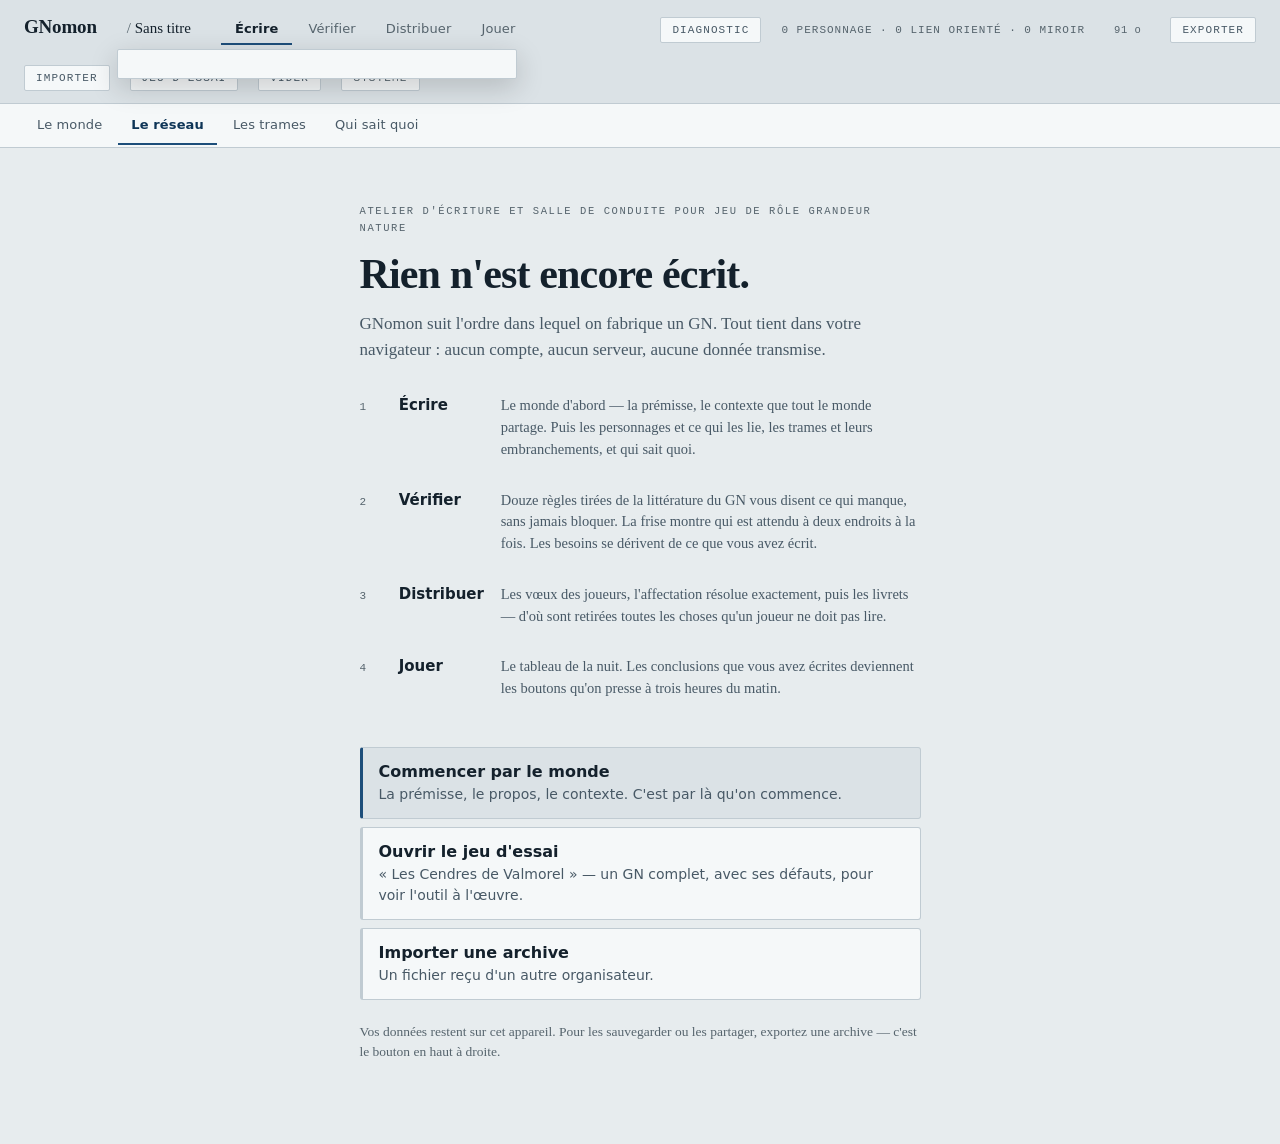
==== commit ce9039f8: "Le cockpit, et les portes du crash test Le cockpit est la porte d'entrée d'un projet qui a du conten" ====
--- a/index.html
+++ b/index.html
@@ -37,6 +37,7 @@
       </span>
       <nav class="modes" id="modes" aria-label="Moments de fabrication"></nav>
       <span class="spacer"></span>
+      <button id="act-diagnostic" class="diagnostic-lien" type="button" title="Ce que GNomon déduit de ce que vous avez déjà écrit">Diagnostic</button>
       <span id="compteurs"></span>
       <button id="poids" class="poids" type="button" hidden></button>
       <button id="act-exporter" type="button">Exporter</button>
@@ -52,6 +53,7 @@
     <p id="statut" role="status" hidden></p>
 
     <main>
+      <div id="ecran-cockpit" hidden></div>
       <div id="ecran-monde" hidden></div>
       <div id="ecran-reseau"></div>
       <div id="ecran-fiche" hidden></div>
--- a/css/gnomon.css
+++ b/css/gnomon.css
@@ -1545,6 +1545,179 @@
   padding-top: 9px;
 }
 
+/* ---------- ce qu'il vit ----------
+   Même boîte que le squelette juste au-dessus : les deux sont des
+   dérivés du même personnage, lus l'un après l'autre. */
+
+.vecu {
+  background: var(--surface);
+  border: 1px solid var(--rule);
+  border-radius: 3px;
+  padding: 14px 16px;
+  margin: 0 0 16px;
+}
+
+.vc-liste {
+  list-style: none;
+  margin: 0 0 10px;
+  padding: 0;
+  display: grid;
+  gap: 6px;
+}
+.vc-liste li {
+  font-size: 14px;
+  line-height: 1.4;
+  border-left: 3px solid var(--rule);
+  padding-left: 10px;
+}
+.vc-liste b {
+  font-family: var(--mono);
+  font-variant-numeric: tabular-nums;
+}
+.vc-liste .vc-trou {
+  border-left-color: var(--complique);
+  color: var(--ink-soft);
+}
+.vc-attente {
+  color: var(--ink-faint);
+  font-size: 12.5px;
+}
+
+/* Le seul verdict rouge de la fiche — et il n'en faut pas deux :
+   « ce personnage est spectateur » est la chose la plus grave que cet
+   écran puisse dire. */
+.vc-alerte {
+  font-size: 14px;
+  line-height: 1.45;
+  color: var(--negatif);
+  margin: 0 0 10px;
+  border-left: 3px solid var(--negatif);
+  padding-left: 10px;
+}
+.jauge-score.vc-rien {
+  color: var(--negatif);
+}
+
+.vc-note {
+  font-size: 12.5px;
+  color: var(--ink-faint);
+  line-height: 1.4;
+  margin: 0 0 10px;
+}
+
+.vc-crash {
+  width: 100%;
+  font-family: var(--sans);
+  font-size: 12px;
+  letter-spacing: 0;
+  text-transform: none;
+  padding: 7px 10px;
+}
+
+.vc-degats {
+  margin-top: 12px;
+  border-top: 1px dashed var(--rule);
+  padding-top: 11px;
+}
+
+/* Les deux autres portes du crash test : sur une situation (atelier) et
+   sur une information (matrice). Même geste, même peau que sur la
+   fiche — on pose la même question à trois objets différents. */
+.ed-coupe,
+.info-crash {
+  width: 100%;
+  font-family: var(--sans);
+  font-size: 12px;
+  letter-spacing: 0;
+  text-transform: none;
+  padding: 7px 10px;
+  margin-top: 10px;
+}
+
+.ed-degats,
+.info-degats {
+  margin-top: 11px;
+  border-top: 1px dashed var(--rule);
+  padding-top: 11px;
+}
+
+/* ---------- écrire la suite, avec son contexte ----------
+   Le panneau qui remplace le `prompt()` : il PROPOSE ce que les
+   présents savent déjà et les fils tendus à rattacher, et ne coche
+   jamais rien à la place de l'auteur (cf. `core/liaison.js`). */
+
+.suite-panneau {
+  grid-column: 1 / -1;
+  margin-top: 10px;
+  padding-top: 11px;
+  border-top: 1px dashed var(--rule);
+  display: grid;
+  gap: 8px;
+}
+
+.suite-sous {
+  font-family: var(--mono);
+  font-size: 10px;
+  letter-spacing: 0.1em;
+  text-transform: uppercase;
+  color: var(--ink-faint);
+  margin: 6px 0 0;
+}
+
+.suite-aide {
+  font-size: 13px;
+  line-height: 1.4;
+  color: var(--ink-soft);
+  margin: 0;
+}
+
+.suite-infos,
+.suite-su {
+  list-style: none;
+  margin: 0;
+  padding: 0;
+  display: grid;
+  gap: 5px;
+}
+.suite-infos li,
+.suite-su li {
+  font-size: 14px;
+  line-height: 1.4;
+  border-left: 2px solid var(--rule);
+  padding-left: 9px;
+}
+.suite-infos label {
+  display: flex;
+  gap: 7px;
+  align-items: baseline;
+  cursor: pointer;
+}
+/* Ce que les présents savent est en LECTURE : pas de case, pas de
+   bordure d'action — on le rappelle, on ne le rattache pas. */
+.suite-su li {
+  border-left-color: var(--positif);
+  color: var(--ink-soft);
+}
+.suite-su li span {
+  font-family: var(--mono);
+  font-size: 9.5px;
+  letter-spacing: 0.06em;
+  text-transform: uppercase;
+  color: var(--ink-faint);
+  display: block;
+}
+
+.suite-creer {
+  justify-self: start;
+  font-family: var(--sans);
+  font-size: 12px;
+  letter-spacing: 0;
+  text-transform: none;
+  padding: 7px 14px;
+  border-color: var(--accent);
+  color: var(--accent-ink);
+}
+
 /* ---------- informations sur la situation ---------- */
 
 .infs {
@@ -1847,6 +2020,188 @@
 }
 
 /* ============================================================
+   LE COCKPIT — la porte d'entrée. Mêmes tons que la conscience
+   (`.cs-*` ci-dessus), parce que c'est la même famille de contenu — un
+   diagnostic explicable, sourcé, jamais un score — repris ici groupé
+   par objet du GN plutôt que par nom de règle.
+   ============================================================ */
+
+.ck-entete {
+  border-bottom: 1px solid var(--rule);
+  padding-bottom: 14px;
+  margin-bottom: 20px;
+}
+.ck-total {
+  font-size: 20px;
+  margin: 0 0 6px;
+}
+.ck-total b {
+  font-size: 26px;
+  font-weight: 600;
+}
+.ck-total.ck-calme {
+  color: var(--positif);
+  font-family: var(--mono);
+  font-size: 13px;
+  letter-spacing: 0.05em;
+}
+.ck-ecartees,
+.ck-fond-compte {
+  color: var(--ink-faint);
+  font-size: 16px;
+}
+
+/* La porte du second rang. Pleine largeur et discrète : elle annonce
+   ce qu'elle contient sans rivaliser avec les points d'attention. */
+.ck-plus {
+  width: 100%;
+  font-family: var(--sans);
+  font-size: 12.5px;
+  letter-spacing: 0;
+  text-transform: none;
+  padding: 9px 12px;
+  margin-top: 18px;
+  border-style: dashed;
+}
+.ck-note {
+  margin: 0;
+  font-size: 14.5px;
+  line-height: 1.5;
+  color: var(--ink-soft);
+  max-width: 62ch;
+}
+.ck-rien {
+  font-size: 15px;
+  color: var(--ink-soft);
+  max-width: 58ch;
+}
+
+.ck-soustitre {
+  font-family: var(--mono);
+  font-size: 10.5px;
+  letter-spacing: 0.09em;
+  text-transform: uppercase;
+  color: var(--ink-faint);
+  margin: 26px 0 10px;
+  padding-top: 14px;
+  border-top: 1px dashed var(--rule);
+}
+
+.ck-cat {
+  font-family: var(--mono);
+  font-size: 11px;
+  letter-spacing: 0.12em;
+  text-transform: uppercase;
+  color: var(--ink-faint);
+  font-weight: 400;
+  margin: 22px 0 10px;
+}
+.ck-groupe:first-of-type .ck-cat {
+  margin-top: 0;
+}
+
+.ck-liste {
+  list-style: none;
+  margin: 0;
+  padding: 0;
+  display: grid;
+  gap: 8px;
+}
+
+.ck-diag {
+  background: var(--surface);
+  border: 1px solid var(--rule);
+  border-left: 3px solid var(--negatif);
+  border-radius: 2px;
+  padding: 11px 14px;
+}
+.ck-diag.ecartee {
+  border-left-color: var(--complique);
+  opacity: 0.92;
+}
+
+/* Une observation à confiance moyenne : trait discontinu et réserve
+   écrite. Un fait et une hypothèse ne se lisent pas pareil, et la
+   différence ne peut pas tenir dans une seule nuance de couleur. */
+.ck-diag.hypothese {
+  border-left-style: dashed;
+  border-left-color: var(--ink-faint);
+}
+.ck-reserve {
+  font-family: var(--mono);
+  font-size: 9.5px;
+  letter-spacing: 0.09em;
+  text-transform: uppercase;
+  color: var(--ink-faint);
+  margin: 0 0 5px;
+}
+
+.ck-titre {
+  margin: 0 0 5px;
+  font-size: 16px;
+  font-weight: 600;
+}
+.ck-detail {
+  margin: 0 0 7px;
+  font-size: 14.5px;
+  color: var(--ink-soft);
+  line-height: 1.45;
+}
+.ck-source {
+  margin: 0 0 9px;
+  font-size: 13px;
+  line-height: 1.4;
+  color: var(--ink-faint);
+  font-style: italic;
+}
+.ck-cibles {
+  margin: 0 0 6px;
+  display: flex;
+  flex-wrap: wrap;
+  gap: 6px;
+}
+.ck-cibles button {
+  font-size: 10px;
+  padding: 4px 9px;
+}
+
+.ck-ecarter,
+.ck-retablir {
+  font-size: 9.5px;
+  padding: 3px 8px;
+}
+
+.ck-justif {
+  margin: 6px 0 0;
+  font-size: 14px;
+  line-height: 1.45;
+  color: var(--ink-soft);
+  border-top: 1px dashed var(--rule);
+  padding-top: 7px;
+}
+.ck-justif b {
+  font-family: var(--mono);
+  font-size: 9.5px;
+  letter-spacing: 0.07em;
+  text-transform: uppercase;
+  color: var(--complique);
+  font-weight: 400;
+}
+
+.ck-saisie {
+  display: grid;
+  gap: 7px;
+  margin-top: 6px;
+}
+.ck-saisie span {
+  display: flex;
+  gap: 6px;
+}
+.ck-saisie textarea {
+  font-size: 14.5px;
+}
+
+/* ============================================================
    S5 — la frise : le planning, les collisions, la charge.
    ============================================================ */
 
@@ -2922,6 +3277,19 @@
   background: var(--negatif);
   color: var(--surface);
   font-variant-numeric: tabular-nums;
+}
+
+/* Le lien permanent vers le cockpit — hors de la rangée des quatre
+   moments, mais toujours à portée depuis n'importe quel écran (cf.
+   PRODUCT_TRANSFORMATION.md §10). */
+.diagnostic-lien {
+  display: inline-flex;
+  align-items: center;
+  gap: 6px;
+}
+.diagnostic-lien.actif {
+  border-color: var(--accent);
+  color: var(--accent-ink);
 }
 
 /* ---------- la sous-barre : les écrans du moment actif ---------- */
@@ -4164,6 +4532,63 @@
   padding-left: 9px;
 }
 
+/* ---------- les dégâts, partout où on les montre ----------
+   Le rendu vit dans `widgets/degats.js` : le flanc du graphe, la fiche
+   et l'atelier montrent le MÊME texte pour le même calcul. Ces classes
+   reprennent celles du flanc (`.rg-*` ci-dessus), dont elles sont
+   issues — c'est le même vocabulaire, lu dans trois contextes. */
+
+.dg-titre {
+  font-family: var(--sans);
+  font-size: 17px;
+  font-weight: 600;
+  letter-spacing: -0.01em;
+  margin: 0 0 4px;
+}
+.dg-titre.alarme {
+  color: var(--negatif);
+}
+
+.dg-aide {
+  font-size: 13.5px;
+  line-height: 1.5;
+  color: var(--ink-soft);
+  margin: 0 0 10px;
+}
+.dg-aide.ok {
+  color: var(--positif);
+}
+.dg-aide b {
+  font-family: var(--mono);
+  font-variant-numeric: tabular-nums;
+}
+
+.dg-sous {
+  font-family: var(--mono);
+  font-size: 10px;
+  letter-spacing: 0.11em;
+  text-transform: uppercase;
+  color: var(--ink-faint);
+  margin: 14px 0 6px;
+}
+.dg-sous.grave {
+  color: var(--negatif);
+}
+
+.dg-liste {
+  list-style: none;
+  margin: 0;
+  padding: 0;
+  display: grid;
+  gap: 5px;
+}
+.dg-liste li {
+  font-size: 14px;
+  line-height: 1.45;
+  border-left: 2px solid var(--negatif);
+  padding-left: 9px;
+}
+
 .rg-ouvrir {
   margin-top: 12px;
   width: 100%;
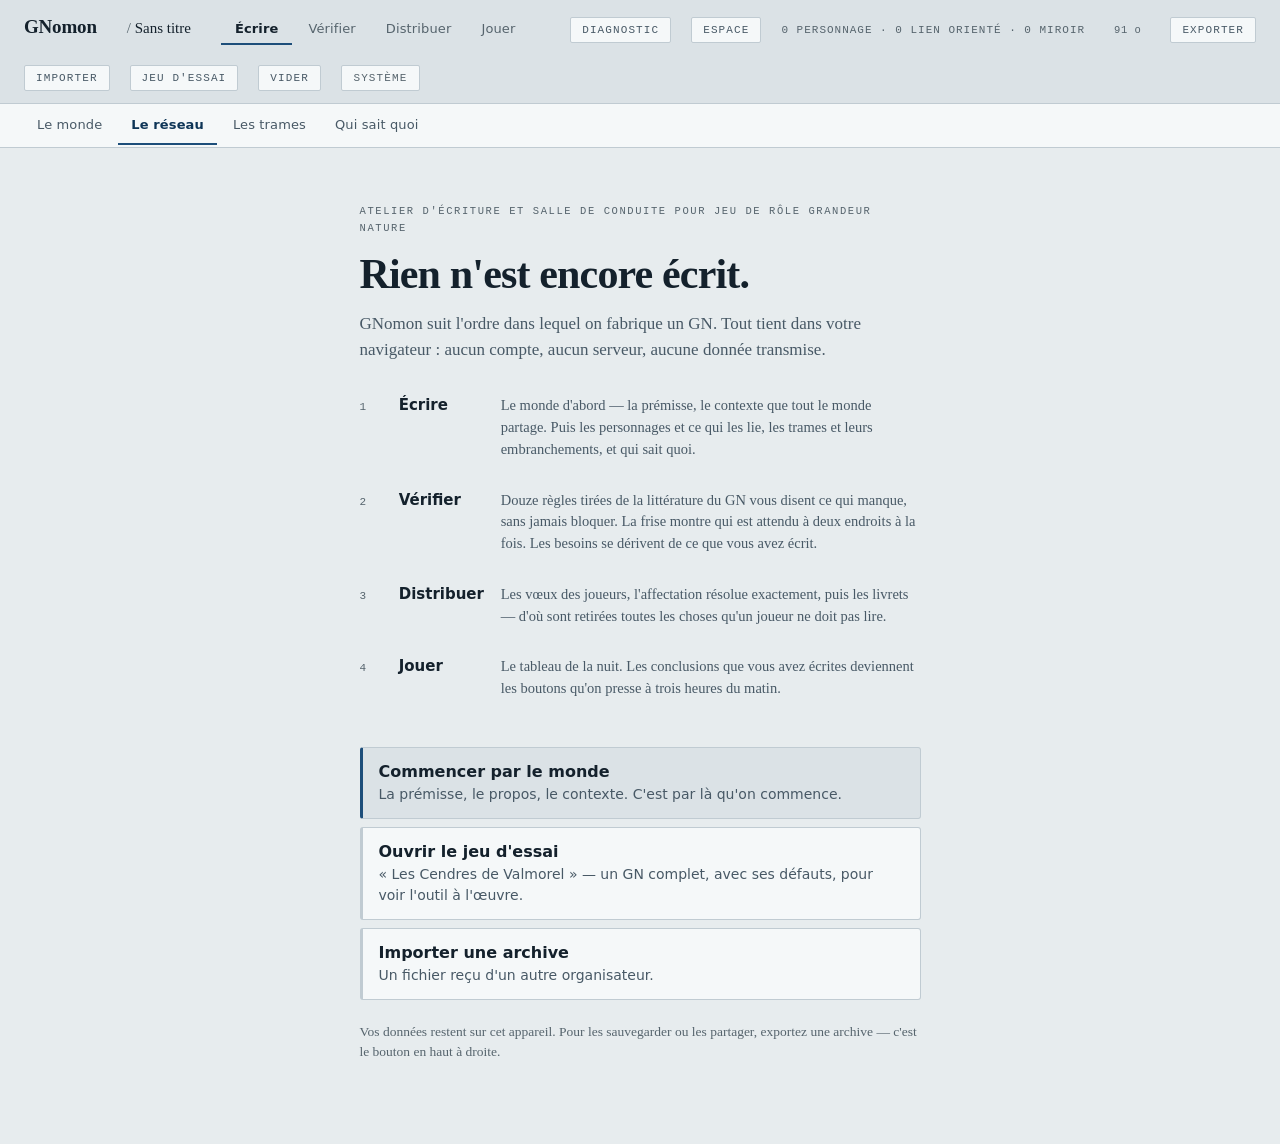
==== commit f7b14010: "L'écran de l'espace, et deux dettes réglées Le moteur de synchronisation était livré et éprouvé — le" ====
--- a/index.html
+++ b/index.html
@@ -38,6 +38,7 @@
       <nav class="modes" id="modes" aria-label="Moments de fabrication"></nav>
       <span class="spacer"></span>
       <button id="act-diagnostic" class="diagnostic-lien" type="button" title="Ce que GNomon déduit de ce que vous avez déjà écrit">Diagnostic</button>
+      <button id="act-espace" class="diagnostic-lien" type="button" title="Écrire ce GN à plusieurs">Espace</button>
       <span id="compteurs"></span>
       <button id="poids" class="poids" type="button" hidden></button>
       <button id="act-exporter" type="button">Exporter</button>
@@ -65,6 +66,7 @@
       <div id="ecran-conduite" hidden></div>
       <div id="ecran-livrets" hidden></div>
       <div id="ecran-besoins" hidden></div>
+      <div id="ecran-espace" hidden></div>
     </main>
 
     <script type="module" src="js/app.js"></script>
--- a/css/gnomon.css
+++ b/css/gnomon.css
@@ -1605,6 +1605,11 @@
   margin: 0 0 10px;
 }
 
+.vc-essais {
+  display: grid;
+  grid-template-columns: 1fr 1fr;
+  gap: 6px;
+}
 .vc-crash {
   width: 100%;
   font-family: var(--sans);
@@ -1612,6 +1617,32 @@
   letter-spacing: 0;
   text-transform: none;
   padding: 7px 10px;
+}
+
+.vc-tard-ligne {
+  display: flex;
+  align-items: center;
+  gap: 8px;
+  margin: 0 0 10px;
+  font-size: 13.5px;
+  color: var(--ink-soft);
+}
+.vc-tard-ligne input {
+  width: 5.5em;
+  font-size: 13.5px;
+  padding: 3px 6px;
+}
+.vc-tard-ligne span {
+  font-family: var(--mono);
+  font-size: 12px;
+  color: var(--ink-faint);
+  font-variant-numeric: tabular-nums;
+}
+
+@media (max-width: 760px) {
+  .vc-essais {
+    grid-template-columns: 1fr;
+  }
 }
 
 .vc-degats {
@@ -2199,6 +2230,282 @@
 }
 .ck-saisie textarea {
   font-size: 14.5px;
+}
+
+/* ============================================================
+   L'ESPACE PARTAGÉ — le seul écran d'où un GN peut parler dehors.
+   Écran de DOCUMENT (colonne de lecture, comme le monde) et non
+   d'instrument : on y lit ce qu'on s'apprête à faire avant de le faire.
+   ============================================================ */
+
+main[data-actif="espace"] {
+  max-width: 1160px;
+}
+
+.es-entete {
+  border-bottom: 1px solid var(--rule);
+  padding-bottom: 14px;
+  margin-bottom: 20px;
+}
+.es-entete h1 {
+  font-size: 26px;
+  font-weight: 600;
+  letter-spacing: -0.015em;
+  margin: 0 0 6px;
+}
+.es-note {
+  margin: 0;
+  font-size: 15px;
+  line-height: 1.5;
+  color: var(--ink-soft);
+  max-width: 68ch;
+}
+
+.es-bloc {
+  background: var(--surface);
+  border: 1px solid var(--rule);
+  border-radius: 3px;
+  padding: 16px 18px;
+  margin: 0 0 14px;
+  max-width: 74ch;
+}
+
+/* L'avertissement de rattachement : c'est le moment où la promesse
+   « 100 % local » cesse de valoir pour ce GN. Il se lit avant. */
+.es-bloc.es-avert {
+  border-left: 3px solid var(--complique);
+}
+
+.es-etat {
+  font-size: 17px;
+  margin: 0 0 8px;
+  display: flex;
+  align-items: baseline;
+  gap: 10px;
+  flex-wrap: wrap;
+}
+.es-etat.ko {
+  color: var(--negatif);
+}
+
+.es-sous {
+  font-family: var(--mono);
+  font-size: 10.5px;
+  letter-spacing: 0.11em;
+  text-transform: uppercase;
+  color: var(--ink-faint);
+  margin: 0 0 10px;
+}
+.es-sous.es-sous-serre {
+  margin-top: 16px;
+}
+.es-sous.ko {
+  color: var(--negatif);
+}
+
+.es-aide {
+  font-size: 13.5px;
+  line-height: 1.5;
+  color: var(--ink-soft);
+  margin: 8px 0 0;
+  max-width: 70ch;
+}
+.es-aide.ok {
+  color: var(--positif);
+}
+
+.es-form {
+  display: grid;
+  gap: 10px;
+  max-width: 44ch;
+}
+.es-form-ligne {
+  grid-template-columns: 1fr auto;
+  align-items: end;
+  max-width: 52ch;
+}
+
+.es-lien {
+  border: 0;
+  background: none;
+  color: var(--accent);
+  font-family: var(--sans);
+  font-size: 12px;
+  letter-spacing: 0;
+  text-transform: none;
+  padding: 2px 4px;
+}
+.es-lien:hover {
+  background: none;
+  text-decoration: underline;
+}
+
+.es-principal {
+  border-color: var(--accent);
+  color: var(--accent-ink);
+}
+
+.es-actions {
+  display: flex;
+  gap: 8px;
+  flex-wrap: wrap;
+}
+
+.es-lien-gn {
+  font-size: 16px;
+  margin: 0 0 12px;
+}
+.es-lien-gn span {
+  font-family: var(--mono);
+  font-size: 10px;
+  letter-spacing: 0.1em;
+  text-transform: uppercase;
+  color: var(--ink-faint);
+}
+
+.es-gn,
+.es-membres,
+.es-conflits,
+.es-refus {
+  list-style: none;
+  margin: 0 0 10px;
+  padding: 0;
+  display: grid;
+  gap: 4px;
+}
+
+.es-gn button {
+  width: 100%;
+  text-align: left;
+  font-family: var(--sans);
+  font-size: 14px;
+  letter-spacing: 0;
+  text-transform: none;
+  padding: 8px 11px;
+  display: flex;
+  justify-content: space-between;
+  gap: 10px;
+}
+.es-gn i {
+  font-style: normal;
+  font-family: var(--mono);
+  font-size: 10px;
+  color: var(--ink-faint);
+}
+.es-vide {
+  font-size: 14px;
+  color: var(--ink-faint);
+}
+
+.es-membres li {
+  display: flex;
+  align-items: baseline;
+  gap: 9px;
+  font-size: 14px;
+  padding: 4px 0;
+  border-bottom: 1px solid var(--rule);
+}
+.es-membres code {
+  font-family: var(--mono);
+  font-size: 12px;
+  flex: 1;
+  overflow-wrap: anywhere;
+}
+.es-gerant {
+  font-family: var(--mono);
+  font-size: 9.5px;
+  letter-spacing: 0.08em;
+  text-transform: uppercase;
+  color: var(--complique);
+}
+
+.es-message {
+  font-size: 14.5px;
+  line-height: 1.5;
+  color: var(--ink);
+  background: var(--panel);
+  border-left: 3px solid var(--accent);
+  padding: 10px 13px;
+  margin: 0 0 14px;
+  max-width: 74ch;
+}
+
+.es-rapport {
+  border-left: 3px solid var(--accent);
+}
+.es-chiffres {
+  font-family: var(--mono);
+  font-size: 13px;
+  font-variant-numeric: tabular-nums;
+  margin: 0;
+  color: var(--ink);
+}
+
+/* La version locale écartée par un conflit. Elle est montrée ENTIÈRE,
+   sans troncature : c'est la seule copie qui reste, et un aperçu
+   partiel ne permettrait pas de la remettre en place. */
+.es-conflits li {
+  border-left: 3px solid var(--negatif);
+  padding: 8px 0 8px 11px;
+}
+.es-conflit-chemin {
+  margin: 0 0 6px;
+  font-family: var(--mono);
+  font-size: 12px;
+  display: flex;
+  gap: 10px;
+  flex-wrap: wrap;
+}
+.es-conflit-chemin span {
+  color: var(--negatif);
+  text-transform: none;
+  letter-spacing: 0;
+}
+.es-conflits pre {
+  margin: 0;
+  font-family: var(--mono);
+  font-size: 11.5px;
+  line-height: 1.45;
+  background: var(--ground);
+  border: 1px solid var(--rule);
+  border-radius: 2px;
+  padding: 9px 11px;
+  overflow-x: auto;
+  max-height: 240px;
+}
+
+.es-refus li {
+  font-size: 13.5px;
+  color: var(--ink-soft);
+  border-left: 3px solid var(--negatif);
+  padding: 5px 0 5px 11px;
+}
+.es-refus b {
+  color: var(--ink);
+  font-family: var(--mono);
+  font-size: 12px;
+  font-variant-numeric: tabular-nums;
+}
+.es-refus-chemins {
+  display: block;
+  font-family: var(--mono);
+  font-size: 11px;
+  color: var(--ink-faint);
+  margin-top: 3px;
+  overflow-wrap: anywhere;
+}
+
+/* La pastille du bouton de barre : ce GN parle dehors. */
+.es-pastille {
+  color: var(--complique);
+  font-size: 9px;
+  vertical-align: middle;
+}
+
+@media (max-width: 760px) {
+  .es-form-ligne {
+    grid-template-columns: 1fr;
+  }
 }
 
 /* ============================================================
@@ -5403,6 +5710,20 @@
   gap: 10px;
 }
 
+/* ── `display` ÉCRASE `hidden`, ET C'EST UN PIÈGE ──
+   `[hidden] { display: none }` vient de la feuille du navigateur : sa
+   spécificité est celle d'un attribut, donc la règle de classe
+   ci-dessus gagnait. Le panneau restait affiché quoi que fasse
+   `_fermerPanneauProjets()` — visible en surimpression du travail, et
+   impossible à refermer. Le bug ne se voyait pas dans le JS, qui
+   posait bien `hidden = true`.
+
+   Toute règle qui pose `display` sur un élément piloté par `hidden`
+   doit donc porter sa garde. La sous-barre a déjà la sienne. */
+.projet-panneau[hidden] {
+  display: none;
+}
+
 .pj-titre {
   font-family: var(--mono);
   font-size: 10px;
